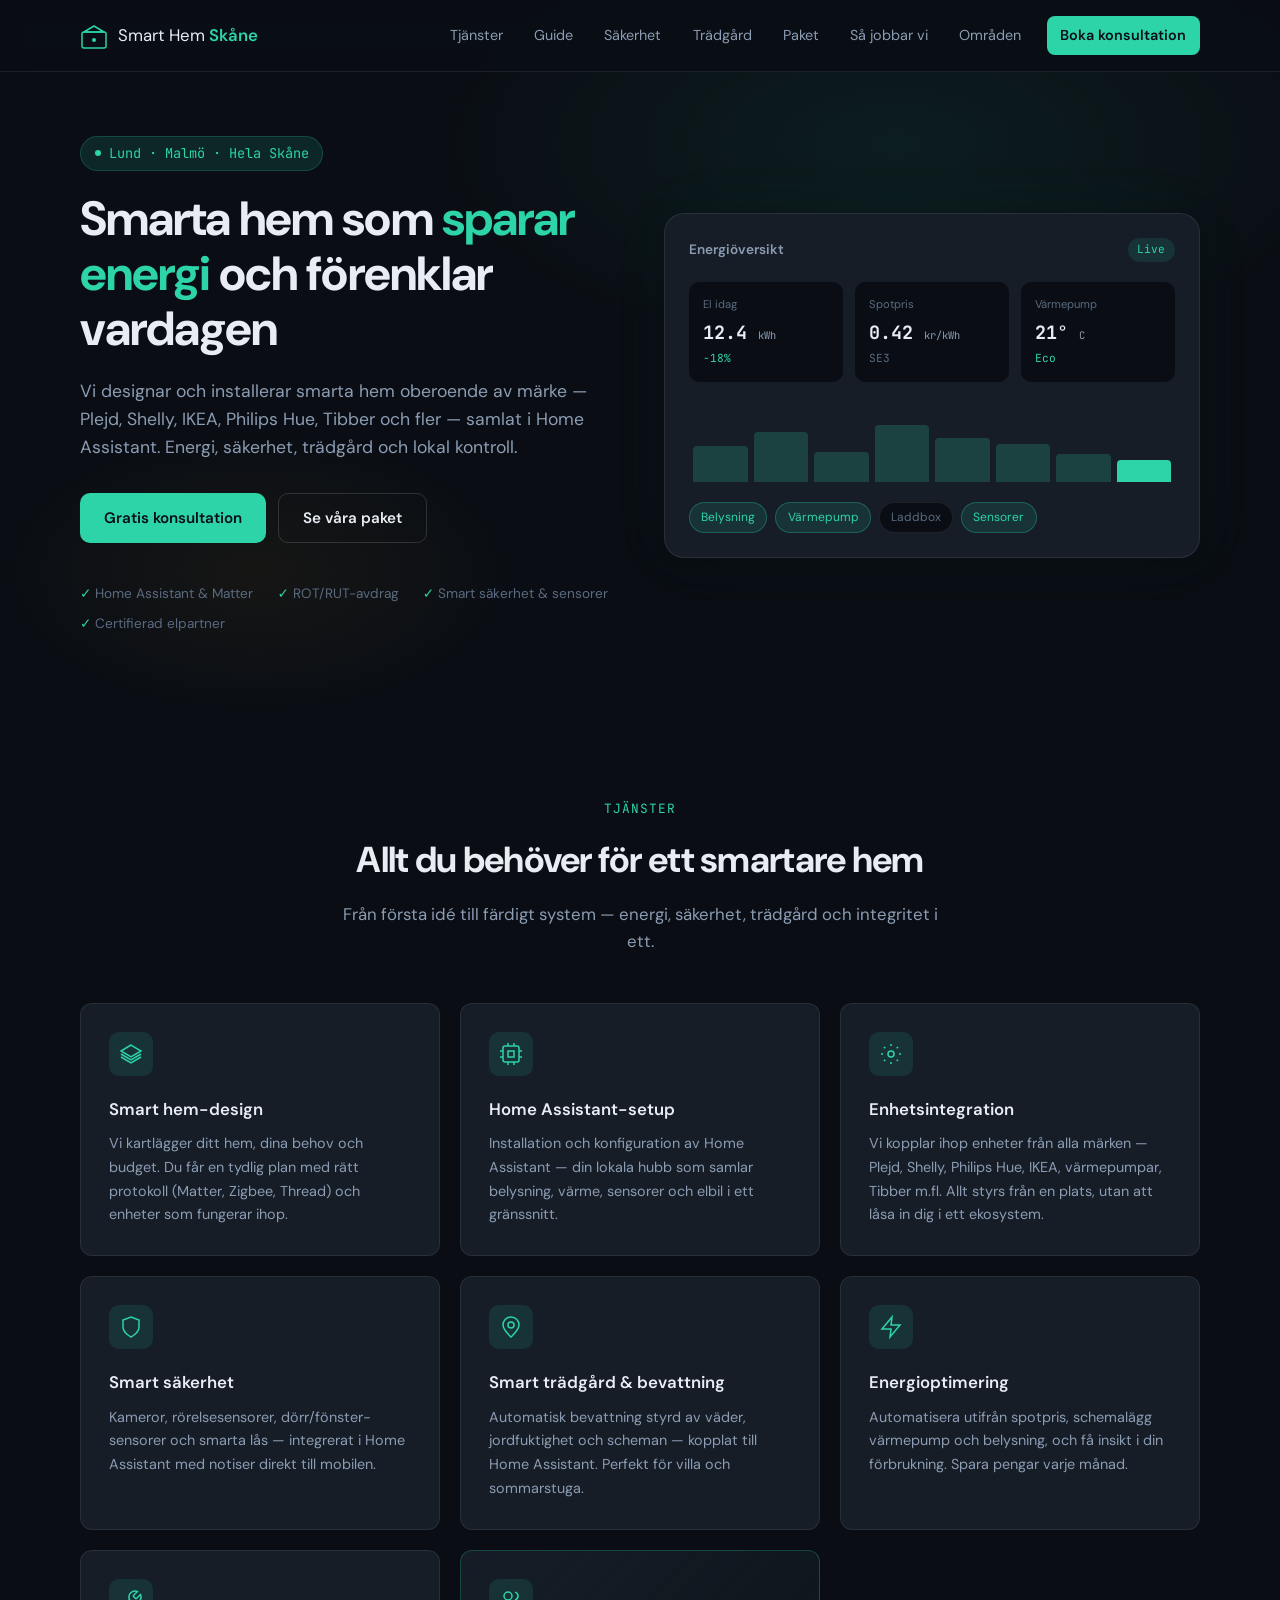
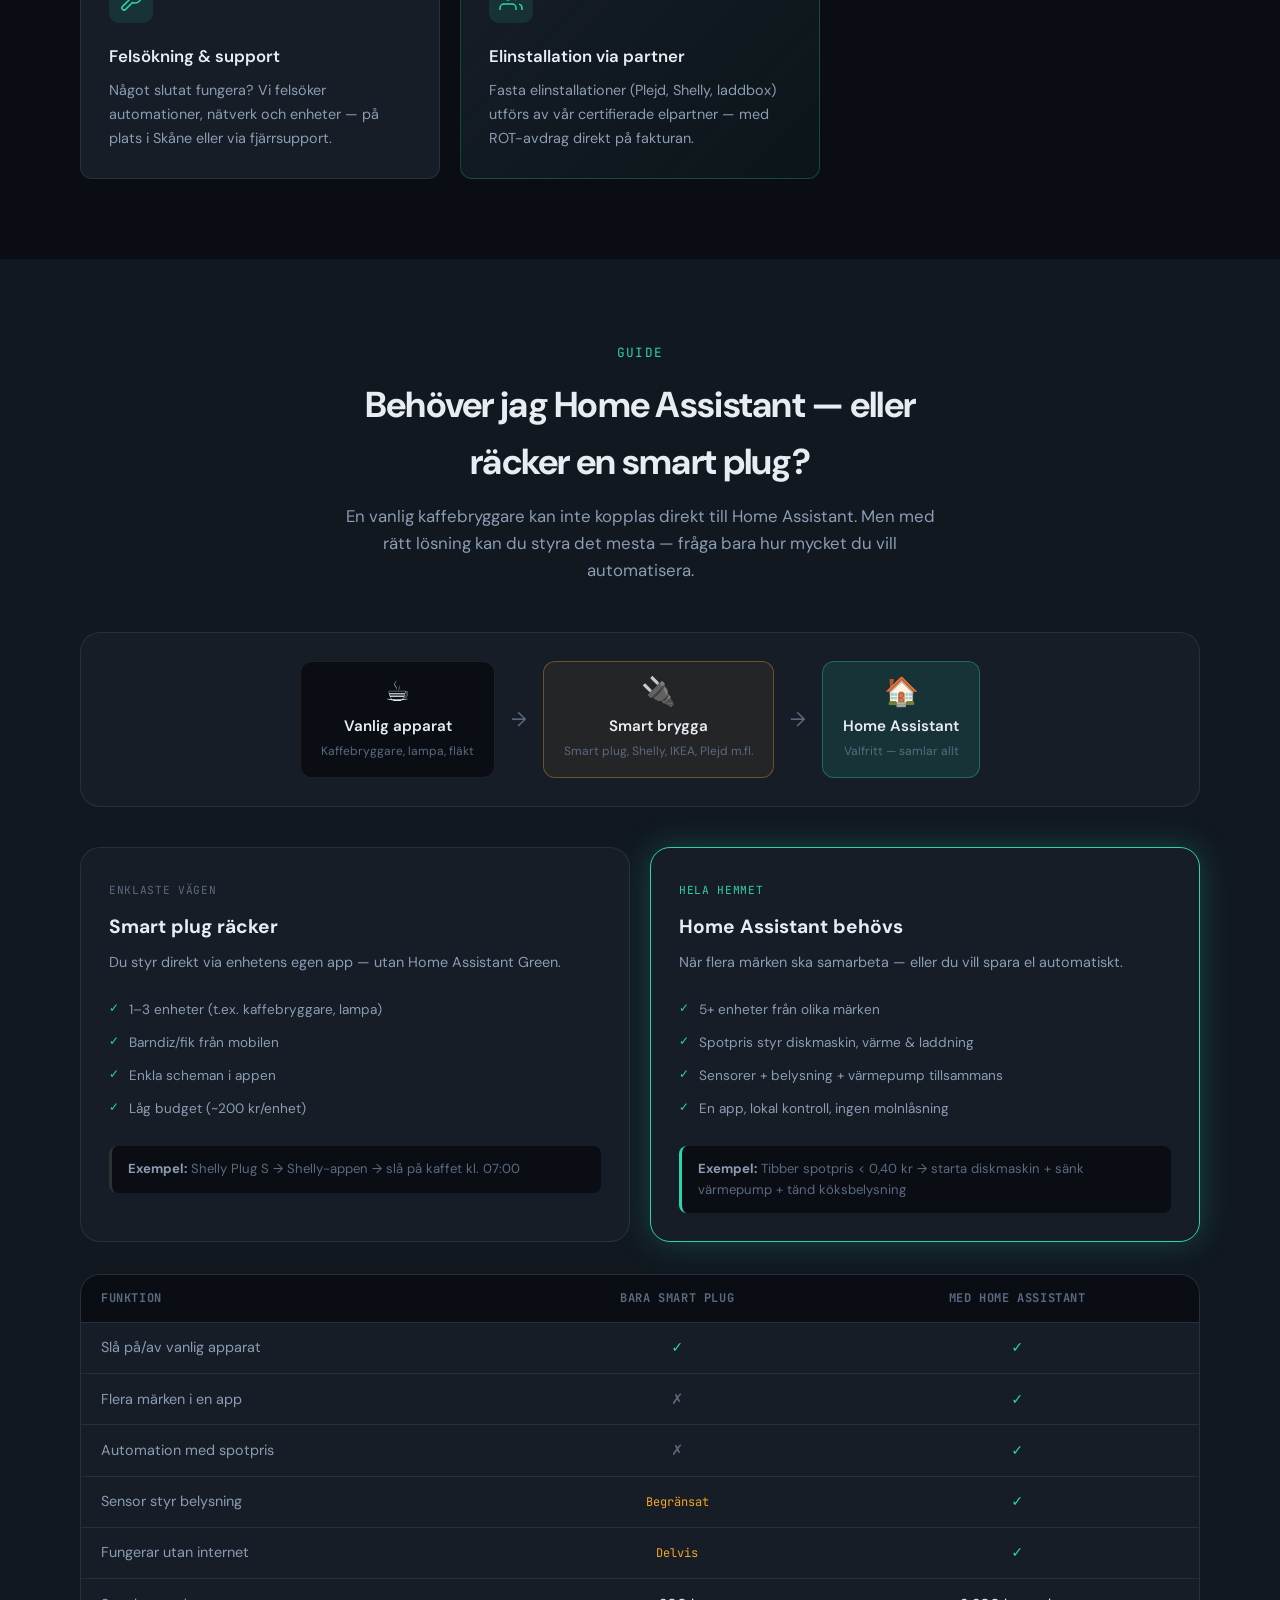
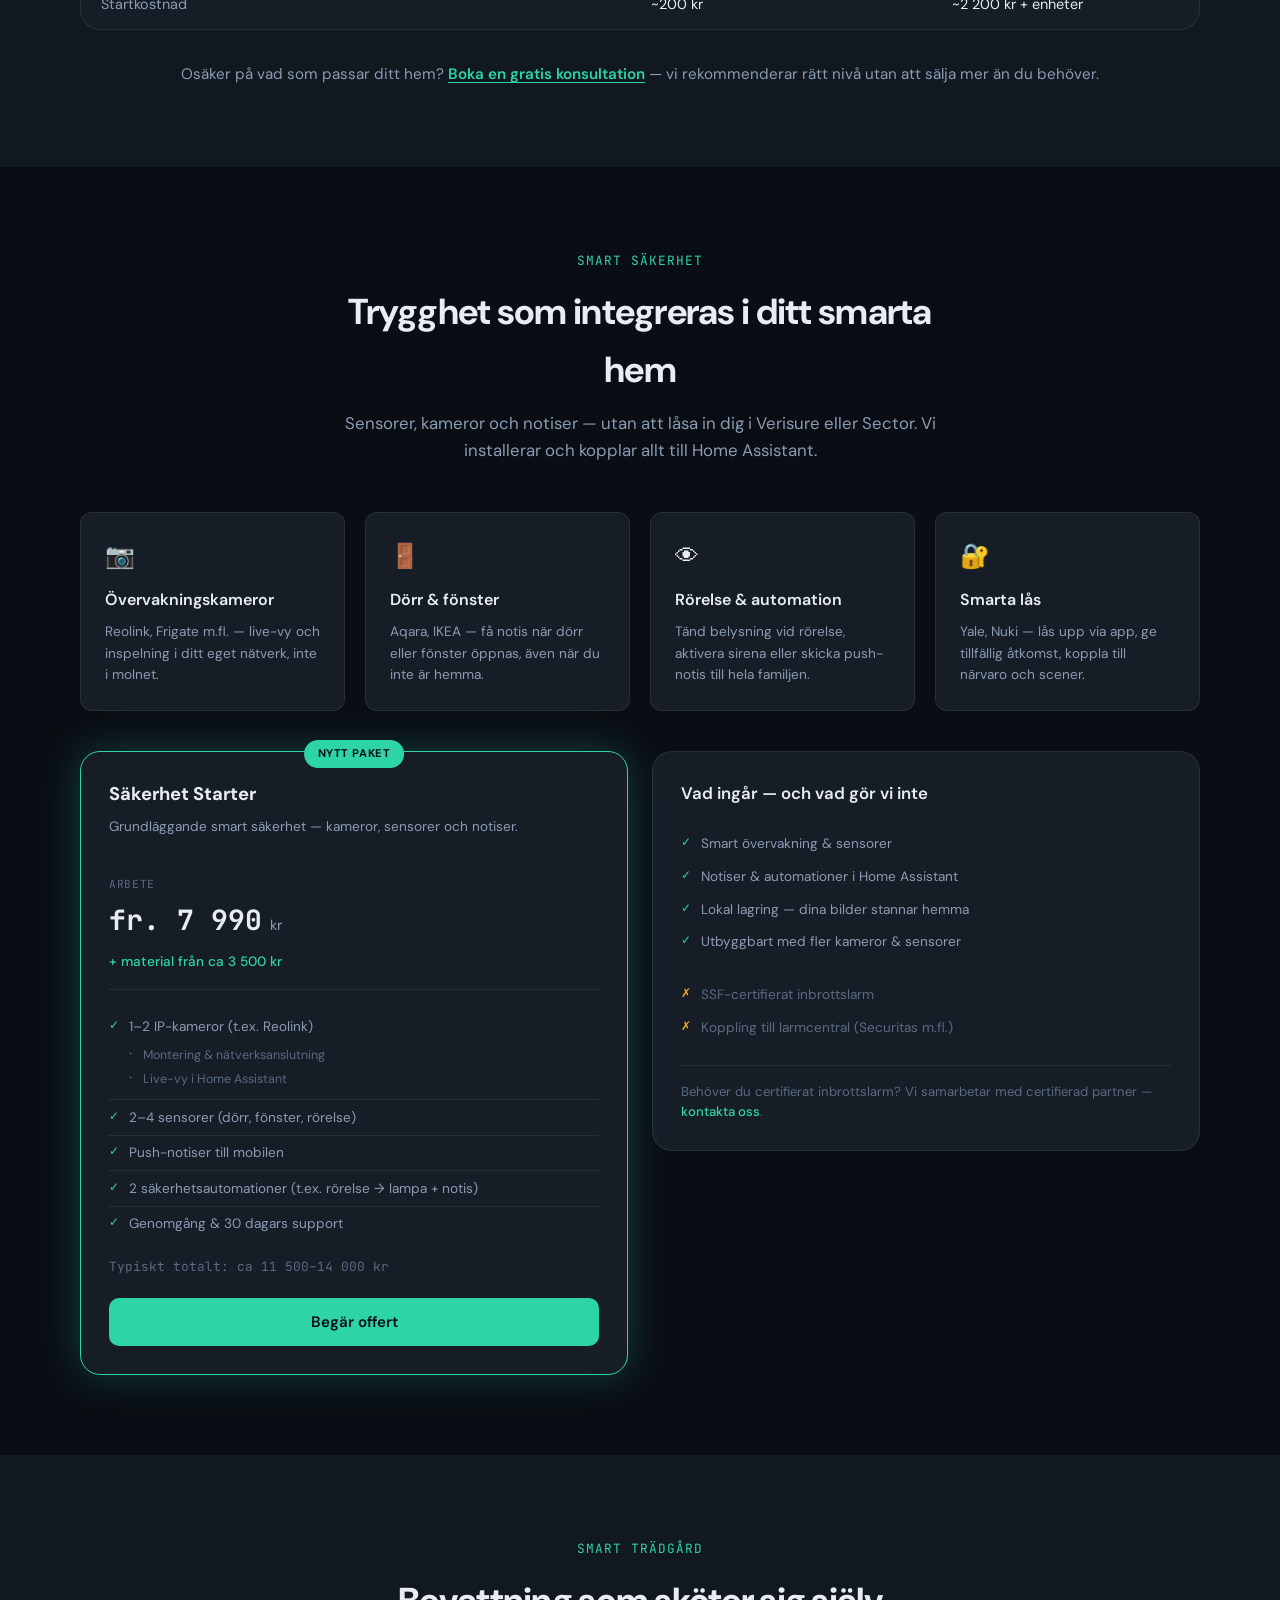
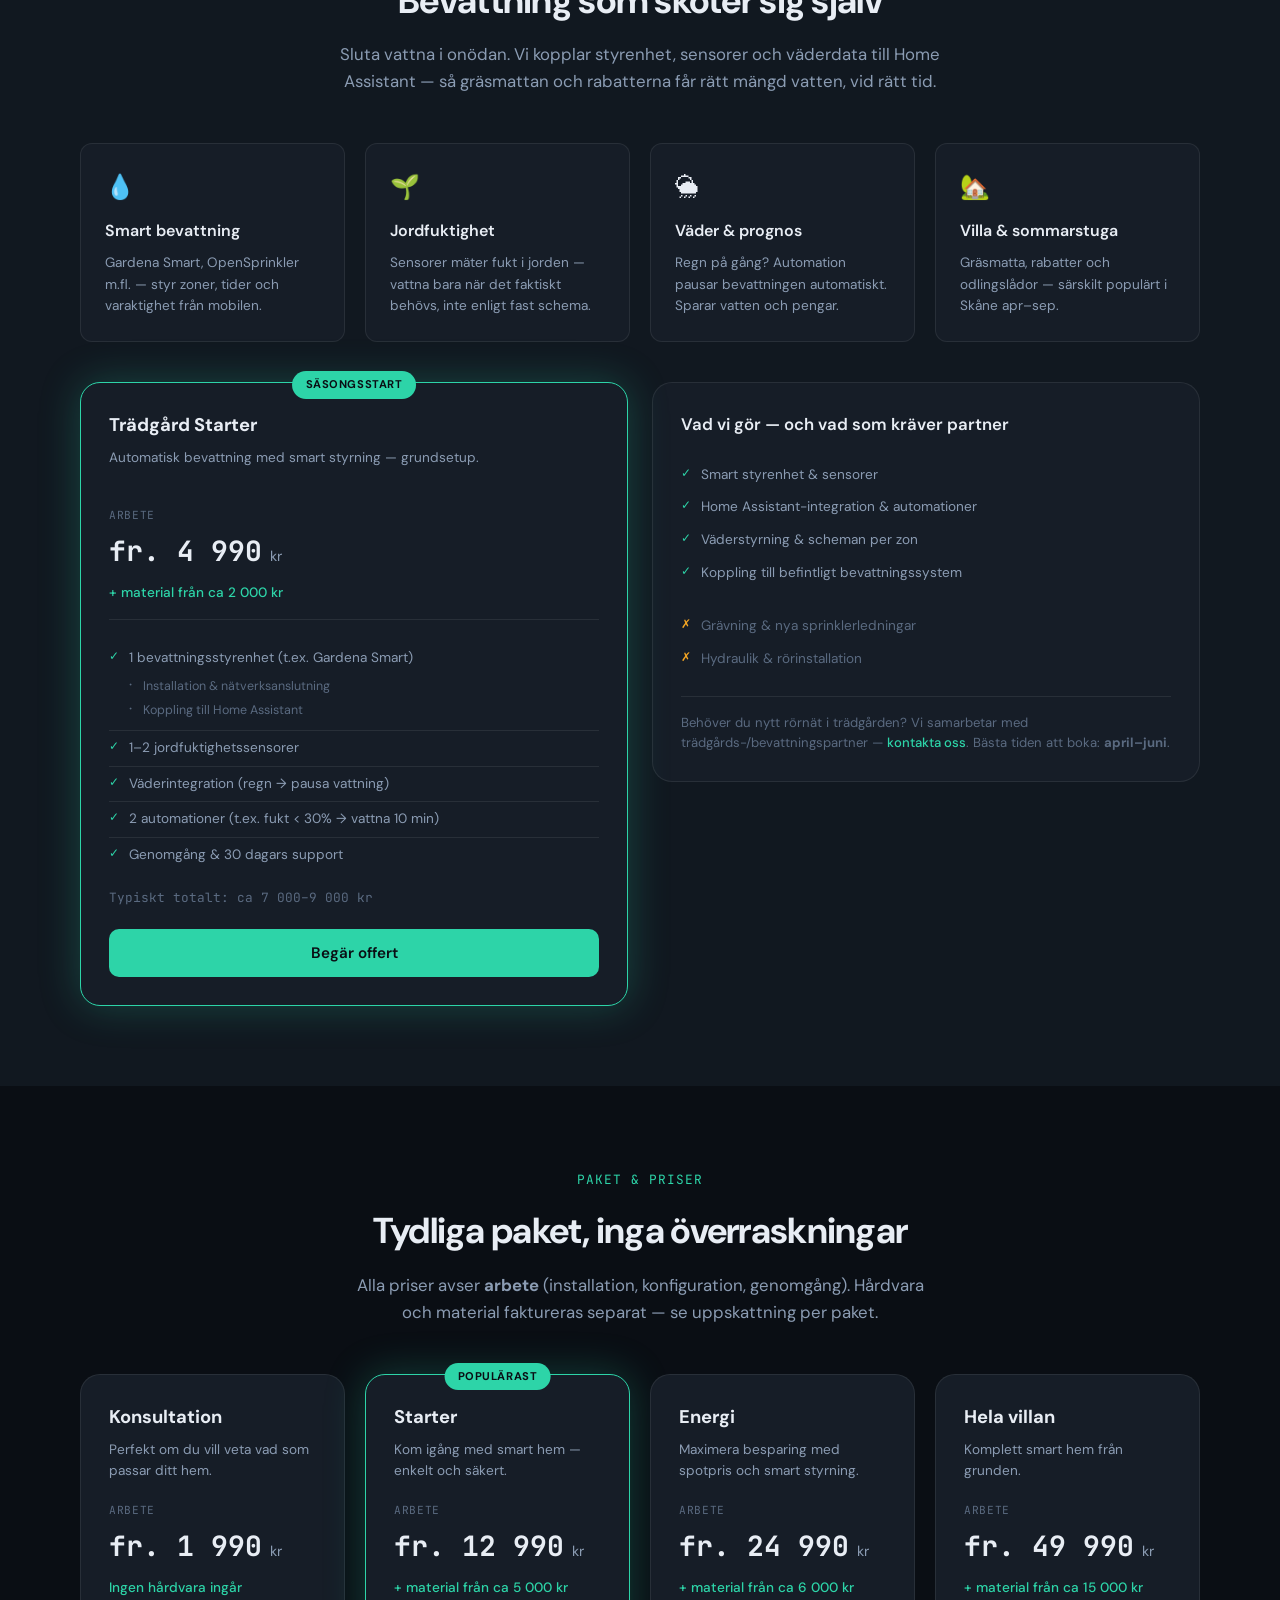
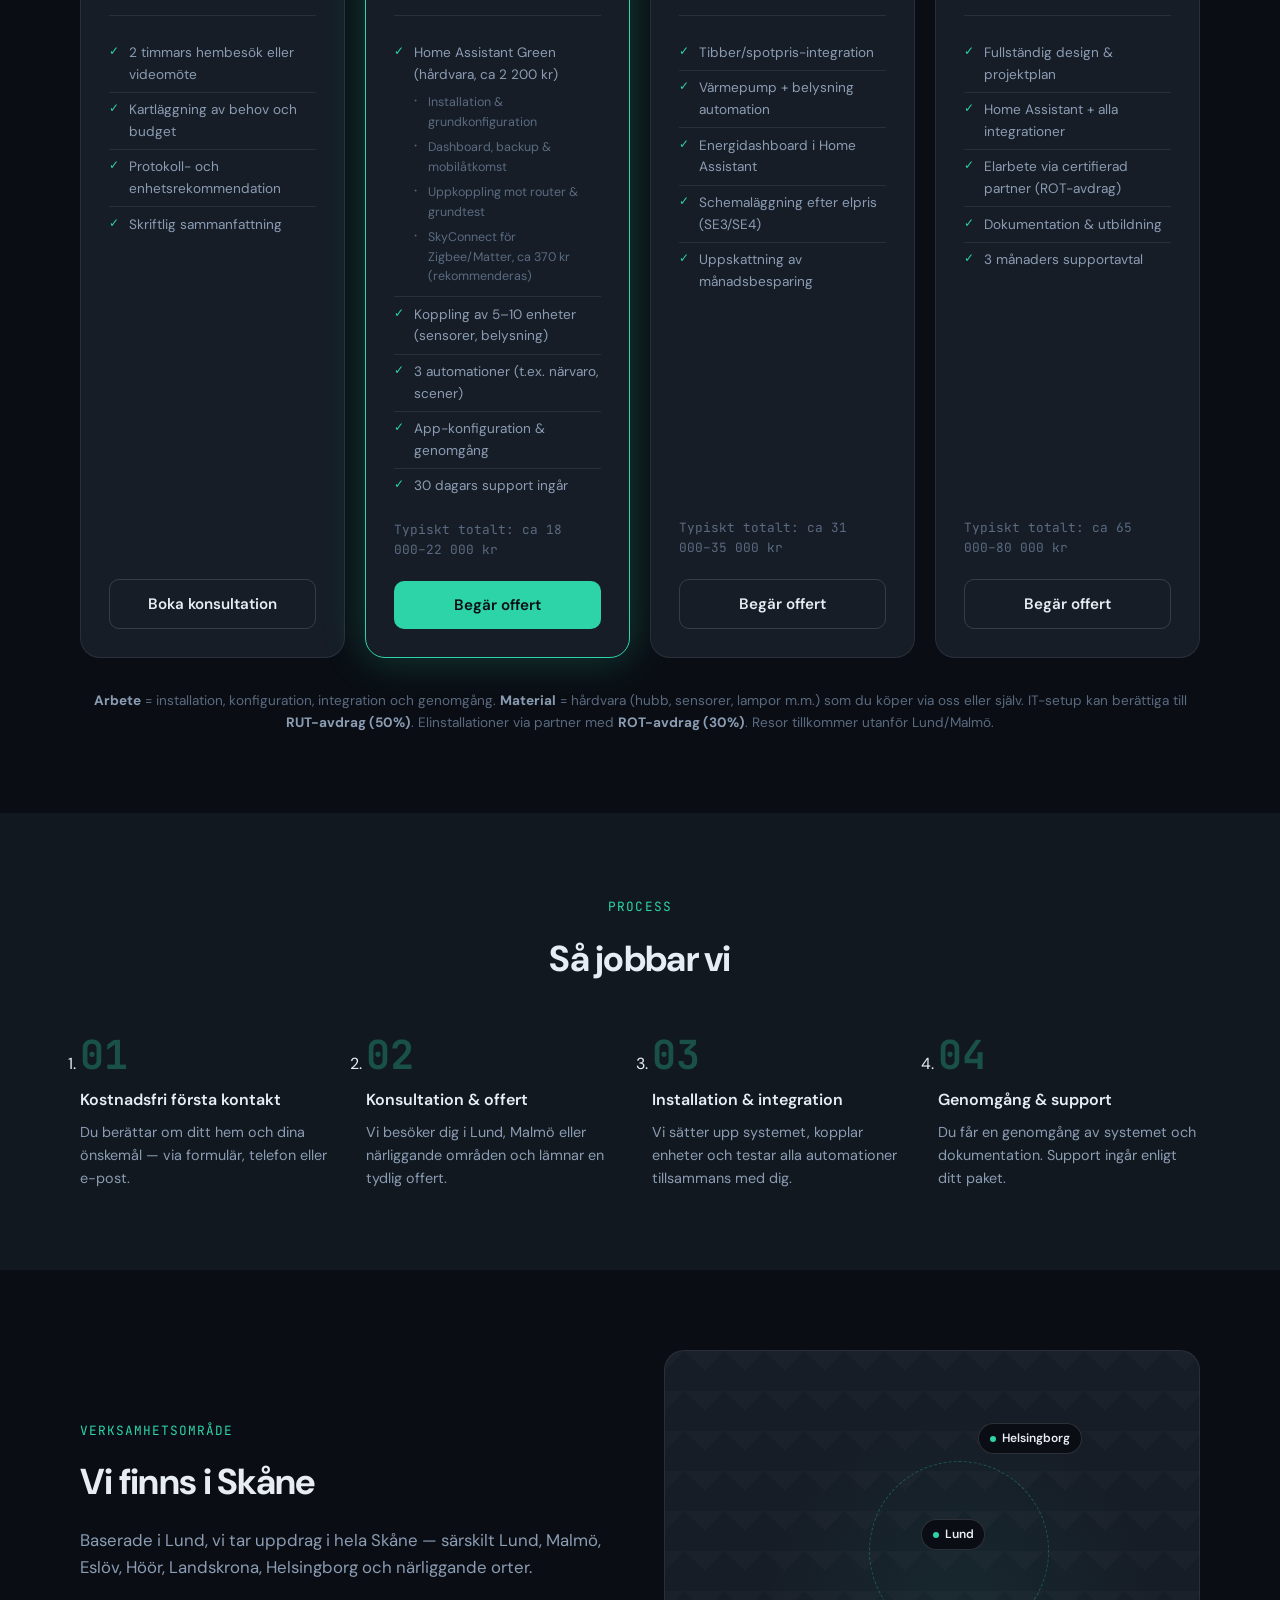
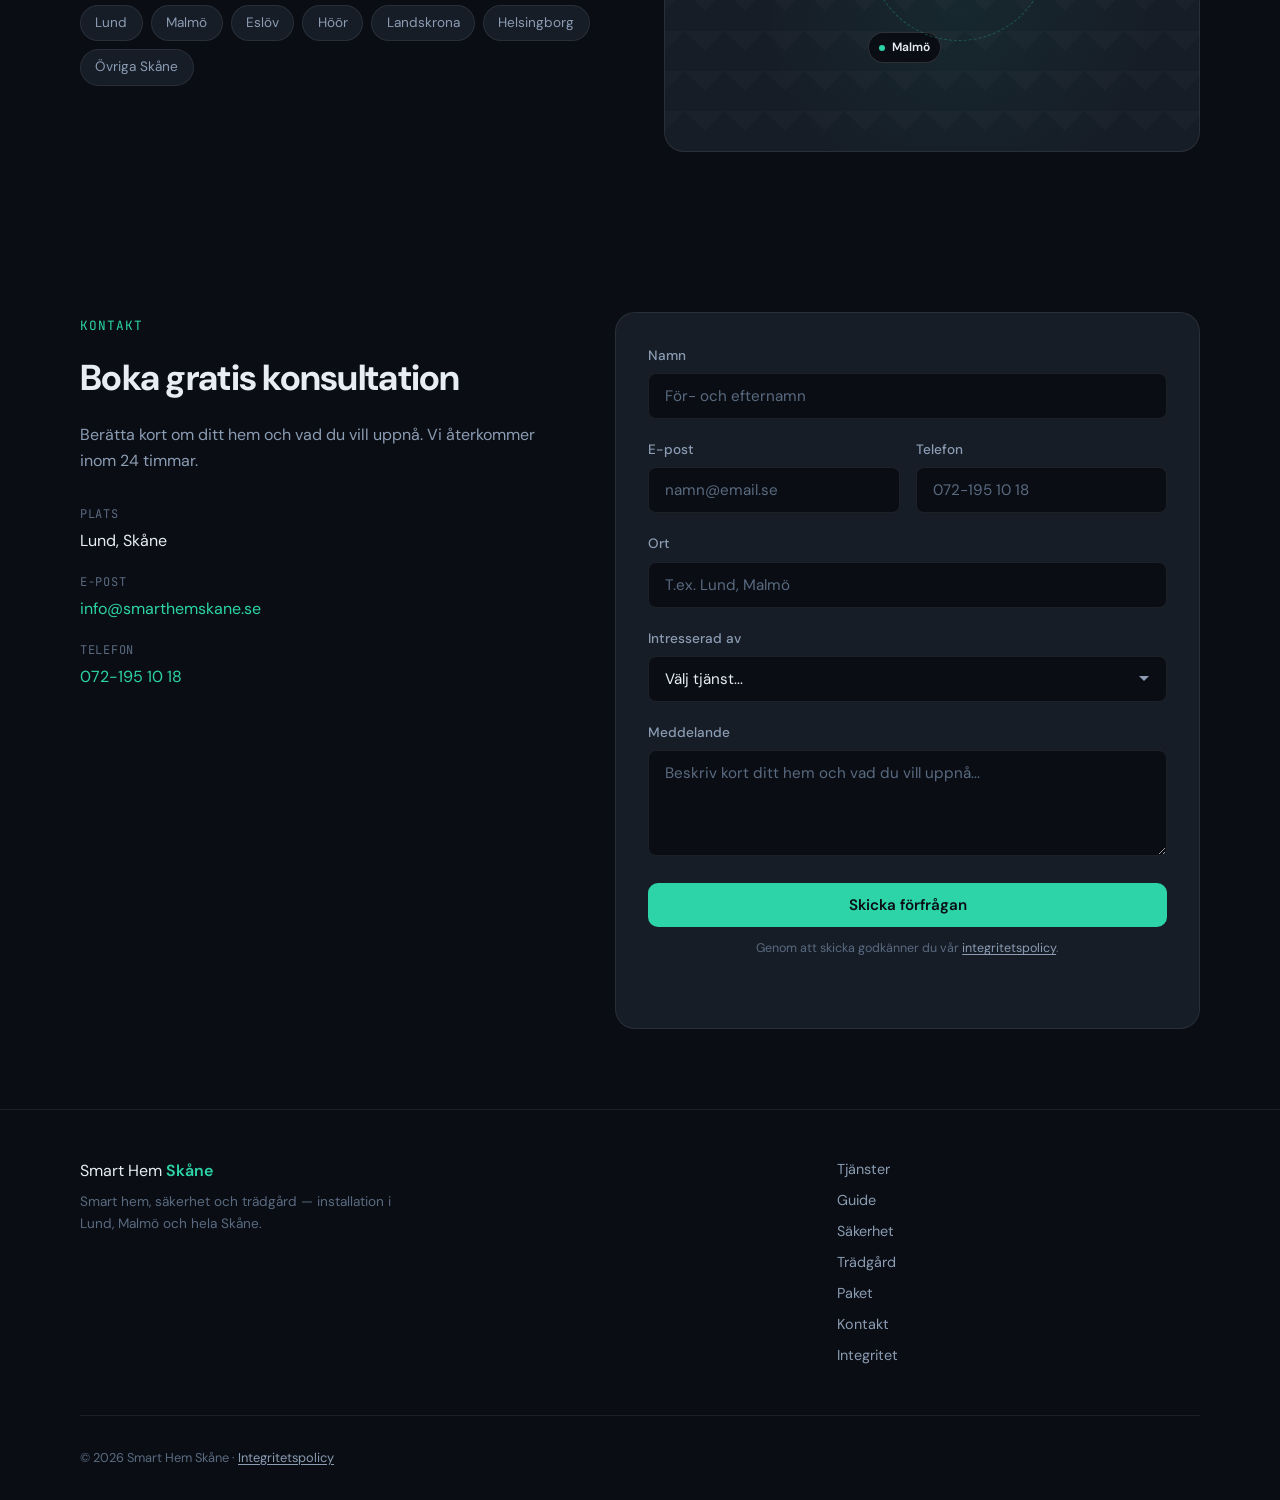
==== index.html @ e0abe8b3 "Add files via upload first version" ====
<!DOCTYPE html>
<html lang="sv">
<head>
  <meta charset="UTF-8">
  <meta name="viewport" content="width=device-width, initial-scale=1.0">
  <meta name="description" content="Smart hem, säkerhet och trädgård i Lund, Malmö och Skåne. Home Assistant, bevattning, kameror, energioptimering och installation.">
  <meta name="robots" content="index, follow">
  <link rel="canonical" href="https://smarthemskane.se/">
  <title>Smart Hem Skåne — Konsultation &amp; Installation</title>

  <!-- Open Graph -->
  <meta property="og:type" content="website">
  <meta property="og:locale" content="sv_SE">
  <meta property="og:site_name" content="Smart Hem Skåne">
  <meta property="og:title" content="Smart Hem Skåne — Konsultation &amp; Installation">
  <meta property="og:description" content="Smart hem, säkerhet och trädgård i Lund, Malmö och Skåne. Home Assistant, bevattning, kameror och energioptimering.">
  <meta property="og:url" content="https://smarthemskane.se/">
  <meta property="og:image" content="https://smarthemskane.se/favicon.svg">

  <!-- Twitter -->
  <meta name="twitter:card" content="summary">
  <meta name="twitter:title" content="Smart Hem Skåne — Konsultation &amp; Installation">
  <meta name="twitter:description" content="Smart hem, säkerhet och trädgård i Lund, Malmö och Skåne.">
  <meta name="twitter:image" content="https://smarthemskane.se/favicon.svg">

  <!-- Google Search Console: ersätt content-värdet efter verifiering -->
  <!-- <meta name="google-site-verification" content="DIN_KOD_HÄR"> -->

  <script type="application/ld+json">
  {
    "@context": "https://schema.org",
    "@type": "LocalBusiness",
    "name": "Smart Hem Skåne",
    "url": "https://smarthemskane.se",
    "email": "info@smarthemskane.se",
    "telephone": "+46721951018",
    "image": "https://smarthemskane.se/favicon.svg",
    "description": "Smart hem-konsultation och installation i Lund, Malmö och Skåne. Home Assistant, energioptimering, smart säkerhet och trädgårdsbevattning.",
    "address": {
      "@type": "PostalAddress",
      "addressLocality": "Lund",
      "addressRegion": "Skåne",
      "addressCountry": "SE"
    },
    "areaServed": [
      { "@type": "City", "name": "Lund" },
      { "@type": "City", "name": "Malmö" },
      { "@type": "AdministrativeArea", "name": "Skåne" }
    ],
    "priceRange": "$$",
    "openingHoursSpecification": {
      "@type": "OpeningHoursSpecification",
      "dayOfWeek": ["Monday", "Tuesday", "Wednesday", "Thursday", "Friday"],
      "opens": "08:00",
      "closes": "18:00"
    },
    "sameAs": []
  }
  </script>

  <link rel="preconnect" href="https://fonts.googleapis.com">
  <link rel="preconnect" href="https://fonts.gstatic.com" crossorigin>
  <link href="https://fonts.googleapis.com/css2?family=DM+Sans:ital,opsz,wght@0,9..40,400;0,9..40,500;0,9..40,600;0,9..40,700;1,9..40,400&family=JetBrains+Mono:wght@400;500&display=swap" rel="stylesheet">
  <link rel="icon" type="image/svg+xml" href="favicon.svg">
  <link rel="stylesheet" href="css/styles.css">
</head>
<body>
  <header class="header" id="header">
    <div class="container header__inner">
      <a href="#" class="logo">
        <span class="logo__icon" aria-hidden="true">
          <svg width="28" height="28" viewBox="0 0 28 28" fill="none">
            <rect x="2" y="10" width="24" height="16" rx="2" stroke="currentColor" stroke-width="1.5"/>
            <path d="M14 4L4 10h20L14 4z" stroke="currentColor" stroke-width="1.5" stroke-linejoin="round"/>
            <circle cx="14" cy="18" r="2" fill="currentColor"/>
          </svg>
        </span>
        <span class="logo__text">Smart Hem <strong>Skåne</strong></span>
      </a>

      <nav class="nav" id="nav" aria-label="Huvudnavigation">
        <a href="#tjanster" class="nav__link">Tjänster</a>
        <a href="#guide" class="nav__link">Guide</a>
        <a href="#sakerhet" class="nav__link">Säkerhet</a>
        <a href="#tradgard" class="nav__link">Trädgård</a>
        <a href="#paket" class="nav__link">Paket</a>
        <a href="#process" class="nav__link">Så jobbar vi</a>
        <a href="#omraden" class="nav__link">Områden</a>
        <a href="#kontakt" class="nav__link nav__link--cta">Boka konsultation</a>
      </nav>

      <button class="menu-toggle" id="menuToggle" aria-label="Öppna meny" aria-expanded="false" aria-controls="nav">
        <span></span>
        <span></span>
        <span></span>
      </button>
    </div>
  </header>

  <main>
    <section class="hero">
      <div class="hero__bg" aria-hidden="true"></div>
      <div class="container hero__inner">
        <div class="hero__content">
          <p class="hero__badge">
            <span class="hero__badge-dot"></span>
            Lund · Malmö · Hela Skåne
          </p>
          <h1 class="hero__title">
            Smarta hem som <em>sparar energi</em> och förenklar vardagen
          </h1>
          <p class="hero__desc">
            Vi designar och installerar smarta hem oberoende av märke — Plejd, Shelly, IKEA, Philips Hue, Tibber och fler — samlat i Home Assistant. Energi, säkerhet, trädgård och lokal kontroll.
          </p>
          <div class="hero__actions">
            <a href="#kontakt" class="btn btn--primary">Gratis konsultation</a>
            <a href="#paket" class="btn btn--ghost">Se våra paket</a>
          </div>
          <ul class="hero__trust">
            <li>Home Assistant &amp; Matter</li>
            <li>ROT/RUT-avdrag</li>
            <li>Smart säkerhet &amp; sensorer</li>
            <li>Certifierad elpartner</li>
          </ul>
        </div>

        <div class="hero__visual" aria-hidden="true">
          <div class="dashboard">
            <div class="dashboard__header">
              <span class="dashboard__title">Energiöversikt</span>
              <span class="dashboard__live">Live</span>
            </div>
            <div class="dashboard__stats">
              <div class="stat">
                <span class="stat__label">El idag</span>
                <span class="stat__value">12.4 <small>kWh</small></span>
                <span class="stat__change stat__change--down">−18%</span>
              </div>
              <div class="stat">
                <span class="stat__label">Spotpris</span>
                <span class="stat__value">0.42 <small>kr/kWh</small></span>
                <span class="stat__change stat__change--neutral">SE3</span>
              </div>
              <div class="stat">
                <span class="stat__label">Värmepump</span>
                <span class="stat__value">21° <small>C</small></span>
                <span class="stat__change stat__change--down">Eco</span>
              </div>
            </div>
            <div class="dashboard__chart">
              <div class="bar" style="--h: 45%"></div>
              <div class="bar" style="--h: 62%"></div>
              <div class="bar" style="--h: 38%"></div>
              <div class="bar" style="--h: 71%"></div>
              <div class="bar" style="--h: 55%"></div>
              <div class="bar" style="--h: 48%"></div>
              <div class="bar" style="--h: 35%"></div>
              <div class="bar bar--active" style="--h: 28%"></div>
            </div>
            <div class="dashboard__devices">
              <span class="device device--on">Belysning</span>
              <span class="device device--on">Värmepump</span>
              <span class="device">Laddbox</span>
              <span class="device device--on">Sensorer</span>
            </div>
          </div>
        </div>
      </div>
    </section>

    <section class="section" id="tjanster">
      <div class="container">
        <header class="section__header">
          <span class="section__label">Tjänster</span>
          <h2 class="section__title">Allt du behöver för ett smartare hem</h2>
          <p class="section__desc">Från första idé till färdigt system — energi, säkerhet, trädgård och integritet i ett.</p>
        </header>

        <div class="services">
          <article class="service-card">
            <div class="service-card__icon">
              <svg width="24" height="24" viewBox="0 0 24 24" fill="none" stroke="currentColor" stroke-width="1.5"><path d="M12 3L2 9l10 6 10-6-10-6z"/><path d="M2 15l10 6 10-6M2 12l10 6 10-6"/></svg>
            </div>
            <h3 class="service-card__title">Smart hem-design</h3>
            <p class="service-card__text">Vi kartlägger ditt hem, dina behov och budget. Du får en tydlig plan med rätt protokoll (Matter, Zigbee, Thread) och enheter som fungerar ihop.</p>
          </article>

          <article class="service-card">
            <div class="service-card__icon">
              <svg width="24" height="24" viewBox="0 0 24 24" fill="none" stroke="currentColor" stroke-width="1.5"><rect x="4" y="4" width="16" height="16" rx="2"/><path d="M9 9h6v6H9z"/><path d="M9 1v3M15 1v3M9 20v3M15 20v3M20 9h3M20 15h3M1 9h3M1 15h3"/></svg>
            </div>
            <h3 class="service-card__title">Home Assistant-setup</h3>
            <p class="service-card__text">Installation och konfiguration av Home Assistant — din lokala hubb som samlar belysning, värme, sensorer och elbil i ett gränssnitt.</p>
          </article>

          <article class="service-card">
            <div class="service-card__icon">
              <svg width="24" height="24" viewBox="0 0 24 24" fill="none" stroke="currentColor" stroke-width="1.5"><circle cx="12" cy="12" r="3"/><path d="M12 2v2M12 20v2M4.93 4.93l1.41 1.41M17.66 17.66l1.41 1.41M2 12h2M20 12h2M4.93 19.07l1.41-1.41M17.66 6.34l1.41-1.41"/></svg>
            </div>
            <h3 class="service-card__title">Enhetsintegration</h3>
            <p class="service-card__text">Vi kopplar ihop enheter från alla märken — Plejd, Shelly, Philips Hue, IKEA, värmepumpar, Tibber m.fl. Allt styrs från en plats, utan att låsa in dig i ett ekosystem.</p>
          </article>

          <article class="service-card">
            <div class="service-card__icon">
              <svg width="24" height="24" viewBox="0 0 24 24" fill="none" stroke="currentColor" stroke-width="1.5"><path d="M12 22s8-4 8-10V5l-8-3-8 3v7c0 6 8 10 8 10z"/></svg>
            </div>
            <h3 class="service-card__title">Smart säkerhet</h3>
            <p class="service-card__text">Kameror, rörelsesensorer, dörr/fönster-sensorer och smarta lås — integrerat i Home Assistant med notiser direkt till mobilen.</p>
          </article>

          <article class="service-card">
            <div class="service-card__icon">
              <svg width="24" height="24" viewBox="0 0 24 24" fill="none" stroke="currentColor" stroke-width="1.5"><path d="M12 22c4-4 8-7.5 8-12a8 8 0 10-16 0c0 4.5 4 8 8 12z"/><path d="M12 13a3 3 0 100-6 3 3 0 000 6z"/></svg>
            </div>
            <h3 class="service-card__title">Smart trädgård &amp; bevattning</h3>
            <p class="service-card__text">Automatisk bevattning styrd av väder, jordfuktighet och scheman — kopplat till Home Assistant. Perfekt för villa och sommarstuga.</p>
          </article>

          <article class="service-card">
            <div class="service-card__icon">
              <svg width="24" height="24" viewBox="0 0 24 24" fill="none" stroke="currentColor" stroke-width="1.5"><path d="M13 2L3 14h9l-1 8 10-12h-9l1-8z"/></svg>
            </div>
            <h3 class="service-card__title">Energioptimering</h3>
            <p class="service-card__text">Automatisera utifrån spotpris, schemalägg värmepump och belysning, och få insikt i din förbrukning. Spara pengar varje månad.</p>
          </article>

          <article class="service-card">
            <div class="service-card__icon">
              <svg width="24" height="24" viewBox="0 0 24 24" fill="none" stroke="currentColor" stroke-width="1.5"><path d="M14.7 6.3a1 1 0 000 1.4l1.6 1.6a1 1 0 001.4 0l3.77-3.77a6 6 0 01-7.94 7.94l-6.91 6.91a2.12 2.12 0 01-3-3l6.91-6.91a6 6 0 017.94-7.94l-3.76 3.76z"/></svg>
            </div>
            <h3 class="service-card__title">Felsökning &amp; support</h3>
            <p class="service-card__text">Något slutat fungera? Vi felsöker automationer, nätverk och enheter — på plats i Skåne eller via fjärrsupport.</p>
          </article>

          <article class="service-card service-card--highlight">
            <div class="service-card__icon">
              <svg width="24" height="24" viewBox="0 0 24 24" fill="none" stroke="currentColor" stroke-width="1.5"><path d="M17 21v-2a4 4 0 00-4-4H5a4 4 0 00-4 4v2"/><circle cx="9" cy="7" r="4"/><path d="M23 21v-2a4 4 0 00-3-3.87M16 3.13a4 4 0 010 7.75"/></svg>
            </div>
            <h3 class="service-card__title">Elinstallation via partner</h3>
            <p class="service-card__text">Fasta elinstallationer (Plejd, Shelly, laddbox) utförs av vår certifierade elpartner — med ROT-avdrag direkt på fakturan.</p>
          </article>
        </div>
      </div>
    </section>

    <section class="section section--alt" id="guide">
      <div class="container">
        <header class="section__header">
          <span class="section__label">Guide</span>
          <h2 class="section__title">Behöver jag Home Assistant — eller räcker en smart plug?</h2>
          <p class="section__desc">En vanlig kaffebryggare kan inte kopplas direkt till Home Assistant. Men med rätt lösning kan du styra det mesta — fråga bara hur mycket du vill automatisera.</p>
        </header>

        <div class="guide-flow" aria-label="Så kopplas en enkel apparat till smart styrning">
          <div class="guide-flow__step">
            <span class="guide-flow__icon">☕</span>
            <span class="guide-flow__label">Vanlig apparat</span>
            <span class="guide-flow__hint">Kaffebryggare, lampa, fläkt</span>
          </div>
          <span class="guide-flow__arrow" aria-hidden="true">→</span>
          <div class="guide-flow__step guide-flow__step--bridge">
            <span class="guide-flow__icon">🔌</span>
            <span class="guide-flow__label">Smart brygga</span>
            <span class="guide-flow__hint">Smart plug, Shelly, IKEA, Plejd m.fl.</span>
          </div>
          <span class="guide-flow__arrow" aria-hidden="true">→</span>
          <div class="guide-flow__step guide-flow__step--optional">
            <span class="guide-flow__icon">🏠</span>
            <span class="guide-flow__label">Home Assistant</span>
            <span class="guide-flow__hint">Valfritt — samlar allt</span>
          </div>
        </div>

        <div class="guide-compare">
          <article class="guide-card">
            <span class="guide-card__tag">Enklaste vägen</span>
            <h3 class="guide-card__title">Smart plug räcker</h3>
            <p class="guide-card__intro">Du styr direkt via enhetens egen app — utan Home Assistant Green.</p>
            <ul class="guide-card__list">
              <li>1–3 enheter (t.ex. kaffebryggare, lampa)</li>
              <li>Barndiz/fik från mobilen</li>
              <li>Enkla scheman i appen</li>
              <li>Låg budget (~200 kr/enhet)</li>
            </ul>
            <p class="guide-card__example"><strong>Exempel:</strong> Shelly Plug S → Shelly-appen → slå på kaffet kl. 07:00</p>
          </article>

          <article class="guide-card guide-card--featured">
            <span class="guide-card__tag">Hela hemmet</span>
            <h3 class="guide-card__title">Home Assistant behövs</h3>
            <p class="guide-card__intro">När flera märken ska samarbeta — eller du vill spara el automatiskt.</p>
            <ul class="guide-card__list">
              <li>5+ enheter från olika märken</li>
              <li>Spotpris styr diskmaskin, värme &amp; laddning</li>
              <li>Sensorer + belysning + värmepump tillsammans</li>
              <li>En app, lokal kontroll, ingen molnlåsning</li>
            </ul>
            <p class="guide-card__example"><strong>Exempel:</strong> Tibber spotpris &lt; 0,40 kr → starta diskmaskin + sänk värmepump + tänd köksbelysning</p>
          </article>
        </div>

        <div class="guide-table-wrap">
          <table class="guide-table">
            <thead>
              <tr>
                <th scope="col">Funktion</th>
                <th scope="col">Bara smart plug</th>
                <th scope="col">Med Home Assistant</th>
              </tr>
            </thead>
            <tbody>
              <tr>
                <td>Slå på/av vanlig apparat</td>
                <td><span class="guide-yes">✓</span></td>
                <td><span class="guide-yes">✓</span></td>
              </tr>
              <tr>
                <td>Flera märken i en app</td>
                <td><span class="guide-no">✗</span></td>
                <td><span class="guide-yes">✓</span></td>
              </tr>
              <tr>
                <td>Automation med spotpris</td>
                <td><span class="guide-no">✗</span></td>
                <td><span class="guide-yes">✓</span></td>
              </tr>
              <tr>
                <td>Sensor styr belysning</td>
                <td><span class="guide-limited">Begränsat</span></td>
                <td><span class="guide-yes">✓</span></td>
              </tr>
              <tr>
                <td>Fungerar utan internet</td>
                <td><span class="guide-limited">Delvis</span></td>
                <td><span class="guide-yes">✓</span></td>
              </tr>
              <tr>
                <td>Startkostnad</td>
                <td>~200 kr</td>
                <td>~2 200 kr + enheter</td>
              </tr>
            </tbody>
          </table>
        </div>

        <p class="guide-cta">
          Osäker på vad som passar ditt hem? <a href="#kontakt">Boka en gratis konsultation</a> — vi rekommenderar rätt nivå utan att sälja mer än du behöver.
        </p>
      </div>
    </section>

    <section class="section" id="sakerhet">
      <div class="container">
        <header class="section__header">
          <span class="section__label">Smart säkerhet</span>
          <h2 class="section__title">Trygghet som integreras i ditt smarta hem</h2>
          <p class="section__desc">Sensorer, kameror och notiser — utan att låsa in dig i Verisure eller Sector. Vi installerar och kopplar allt till Home Assistant.</p>
        </header>

        <div class="security-grid">
          <article class="security-item">
            <span class="security-item__icon" aria-hidden="true">📷</span>
            <h3>Övervakningskameror</h3>
            <p>Reolink, Frigate m.fl. — live-vy och inspelning i ditt eget nätverk, inte i molnet.</p>
          </article>
          <article class="security-item">
            <span class="security-item__icon" aria-hidden="true">🚪</span>
            <h3>Dörr &amp; fönster</h3>
            <p>Aqara, IKEA — få notis när dörr eller fönster öppnas, även när du inte är hemma.</p>
          </article>
          <article class="security-item">
            <span class="security-item__icon" aria-hidden="true">👁</span>
            <h3>Rörelse &amp; automation</h3>
            <p>Tänd belysning vid rörelse, aktivera sirena eller skicka push-notis till hela familjen.</p>
          </article>
          <article class="security-item">
            <span class="security-item__icon" aria-hidden="true">🔐</span>
            <h3>Smarta lås</h3>
            <p>Yale, Nuki — lås upp via app, ge tillfällig åtkomst, koppla till närvaro och scener.</p>
          </article>
        </div>

        <div class="security-package">
          <article class="price-card price-card--featured">
            <span class="price-card__badge">Nytt paket</span>
            <h3 class="price-card__name">Säkerhet Starter</h3>
            <p class="price-card__desc">Grundläggande smart säkerhet — kameror, sensorer och notiser.</p>
            <div class="price-card__price">
              <span class="price-card__label">Arbete</span>
              <span class="price-card__amount">fr. 7 990</span>
              <span class="price-card__unit">kr</span>
            </div>
            <p class="price-card__material">+ material från ca 3 500 kr</p>
            <ul class="price-card__features">
              <li>1–2 IP-kameror (t.ex. Reolink)
                <ul>
                  <li>Montering &amp; nätverksanslutning</li>
                  <li>Live-vy i Home Assistant</li>
                </ul>
              </li>
              <li>2–4 sensorer (dörr, fönster, rörelse)</li>
              <li>Push-notiser till mobilen</li>
              <li>2 säkerhetsautomationer (t.ex. rörelse → lampa + notis)</li>
              <li>Genomgång &amp; 30 dagars support</li>
            </ul>
            <p class="price-card__total">Typiskt totalt: ca 11 500–14 000 kr</p>
            <a href="#kontakt" class="btn btn--primary btn--block">Begär offert</a>
          </article>

          <div class="security-aside">
            <h3>Vad ingår — och vad gör vi inte</h3>
            <ul class="security-aside__list security-aside__list--yes">
              <li>Smart övervakning &amp; sensorer</li>
              <li>Notiser &amp; automationer i Home Assistant</li>
              <li>Lokal lagring — dina bilder stannar hemma</li>
              <li>Utbyggbart med fler kameror &amp; sensorer</li>
            </ul>
            <ul class="security-aside__list security-aside__list--no">
              <li>SSF-certifierat inbrottslarm</li>
              <li>Koppling till larmcentral (Securitas m.fl.)</li>
            </ul>
            <p class="security-aside__note">Behöver du certifierat inbrottslarm? Vi samarbetar med certifierad partner — <a href="#kontakt">kontakta oss</a>.</p>
          </div>
        </div>
      </div>
    </section>

    <section class="section section--alt" id="tradgard">
      <div class="container">
        <header class="section__header">
          <span class="section__label">Smart trädgård</span>
          <h2 class="section__title">Bevattning som sköter sig själv</h2>
          <p class="section__desc">Sluta vattna i onödan. Vi kopplar styrenhet, sensorer och väderdata till Home Assistant — så gräsmattan och rabatterna får rätt mängd vatten, vid rätt tid.</p>
        </header>

        <div class="security-grid">
          <article class="security-item">
            <span class="security-item__icon" aria-hidden="true">💧</span>
            <h3>Smart bevattning</h3>
            <p>Gardena Smart, OpenSprinkler m.fl. — styr zoner, tider och varaktighet från mobilen.</p>
          </article>
          <article class="security-item">
            <span class="security-item__icon" aria-hidden="true">🌱</span>
            <h3>Jordfuktighet</h3>
            <p>Sensorer mäter fukt i jorden — vattna bara när det faktiskt behövs, inte enligt fast schema.</p>
          </article>
          <article class="security-item">
            <span class="security-item__icon" aria-hidden="true">🌦</span>
            <h3>Väder &amp; prognos</h3>
            <p>Regn på gång? Automation pausar bevattningen automatiskt. Sparar vatten och pengar.</p>
          </article>
          <article class="security-item">
            <span class="security-item__icon" aria-hidden="true">🏡</span>
            <h3>Villa &amp; sommarstuga</h3>
            <p>Gräsmatta, rabatter och odlingslådor — särskilt populärt i Skåne apr–sep.</p>
          </article>
        </div>

        <div class="security-package">
          <article class="price-card price-card--featured">
            <span class="price-card__badge">Säsongsstart</span>
            <h3 class="price-card__name">Trädgård Starter</h3>
            <p class="price-card__desc">Automatisk bevattning med smart styrning — grundsetup.</p>
            <div class="price-card__price">
              <span class="price-card__label">Arbete</span>
              <span class="price-card__amount">fr. 4 990</span>
              <span class="price-card__unit">kr</span>
            </div>
            <p class="price-card__material">+ material från ca 2 000 kr</p>
            <ul class="price-card__features">
              <li>1 bevattningsstyrenhet (t.ex. Gardena Smart)
                <ul>
                  <li>Installation &amp; nätverksanslutning</li>
                  <li>Koppling till Home Assistant</li>
                </ul>
              </li>
              <li>1–2 jordfuktighetssensorer</li>
              <li>Väderintegration (regn → pausa vattning)</li>
              <li>2 automationer (t.ex. fukt &lt; 30% → vattna 10 min)</li>
              <li>Genomgång &amp; 30 dagars support</li>
            </ul>
            <p class="price-card__total">Typiskt totalt: ca 7 000–9 000 kr</p>
            <a href="#kontakt" class="btn btn--primary btn--block">Begär offert</a>
          </article>

          <div class="security-aside">
            <h3>Vad vi gör — och vad som kräver partner</h3>
            <ul class="security-aside__list security-aside__list--yes">
              <li>Smart styrenhet &amp; sensorer</li>
              <li>Home Assistant-integration &amp; automationer</li>
              <li>Väderstyrning &amp; scheman per zon</li>
              <li>Koppling till befintligt bevattningssystem</li>
            </ul>
            <ul class="security-aside__list security-aside__list--no">
              <li>Grävning &amp; nya sprinklerledningar</li>
              <li>Hydraulik &amp; rörinstallation</li>
            </ul>
            <p class="security-aside__note">Behöver du nytt rörnät i trädgården? Vi samarbetar med trädgårds-/bevattningspartner — <a href="#kontakt">kontakta oss</a>. Bästa tiden att boka: <strong>april–juni</strong>.</p>
          </div>
        </div>
      </div>
    </section>

    <section class="section" id="paket">
      <div class="container">
        <header class="section__header">
          <span class="section__label">Paket &amp; priser</span>
          <h2 class="section__title">Tydliga paket, inga överraskningar</h2>
          <p class="section__desc">Alla priser avser <strong>arbete</strong> (installation, konfiguration, genomgång). Hårdvara och material faktureras separat — se uppskattning per paket.</p>
        </header>

        <div class="pricing">
          <article class="price-card">
            <h3 class="price-card__name">Konsultation</h3>
            <p class="price-card__desc">Perfekt om du vill veta vad som passar ditt hem.</p>
            <div class="price-card__price">
              <span class="price-card__label">Arbete</span>
              <span class="price-card__amount">fr. 1 990</span>
              <span class="price-card__unit">kr</span>
            </div>
            <p class="price-card__material">Ingen hårdvara ingår</p>
            <ul class="price-card__features">
              <li>2 timmars hembesök eller videomöte</li>
              <li>Kartläggning av behov och budget</li>
              <li>Protokoll- och enhetsrekommendation</li>
              <li>Skriftlig sammanfattning</li>
            </ul>
            <a href="#kontakt" class="btn btn--outline btn--block">Boka konsultation</a>
          </article>

          <article class="price-card price-card--featured">
            <span class="price-card__badge">Populärast</span>
            <h3 class="price-card__name">Starter</h3>
            <p class="price-card__desc">Kom igång med smart hem — enkelt och säkert.</p>
            <div class="price-card__price">
              <span class="price-card__label">Arbete</span>
              <span class="price-card__amount">fr. 12 990</span>
              <span class="price-card__unit">kr</span>
            </div>
            <p class="price-card__material">+ material från ca 5 000 kr</p>
            <ul class="price-card__features">
              <li>Home Assistant Green (hårdvara, ca 2 200 kr)
                <ul>
                  <li>Installation &amp; grundkonfiguration</li>
                  <li>Dashboard, backup &amp; mobilåtkomst</li>
                  <li>Uppkoppling mot router &amp; grundtest</li>
                  <li>SkyConnect för Zigbee/Matter, ca 370 kr (rekommenderas)</li>
                </ul>
              </li>
              <li>Koppling av 5–10 enheter (sensorer, belysning)</li>
              <li>3 automationer (t.ex. närvaro, scener)</li>
              <li>App-konfiguration &amp; genomgång</li>
              <li>30 dagars support ingår</li>
            </ul>
            <p class="price-card__total">Typiskt totalt: ca 18 000–22 000 kr</p>
            <a href="#kontakt" class="btn btn--primary btn--block">Begär offert</a>
          </article>

          <article class="price-card">
            <h3 class="price-card__name">Energi</h3>
            <p class="price-card__desc">Maximera besparing med spotpris och smart styrning.</p>
            <div class="price-card__price">
              <span class="price-card__label">Arbete</span>
              <span class="price-card__amount">fr. 24 990</span>
              <span class="price-card__unit">kr</span>
            </div>
            <p class="price-card__material">+ material från ca 6 000 kr</p>
            <ul class="price-card__features">
              <li>Tibber/spotpris-integration</li>
              <li>Värmepump + belysning automation</li>
              <li>Energidashboard i Home Assistant</li>
              <li>Schemaläggning efter elpris (SE3/SE4)</li>
              <li>Uppskattning av månadsbesparing</li>
            </ul>
            <p class="price-card__total">Typiskt totalt: ca 31 000–35 000 kr</p>
            <a href="#kontakt" class="btn btn--outline btn--block">Begär offert</a>
          </article>

          <article class="price-card">
            <h3 class="price-card__name">Hela villan</h3>
            <p class="price-card__desc">Komplett smart hem från grunden.</p>
            <div class="price-card__price">
              <span class="price-card__label">Arbete</span>
              <span class="price-card__amount">fr. 49 990</span>
              <span class="price-card__unit">kr</span>
            </div>
            <p class="price-card__material">+ material från ca 15 000 kr</p>
            <ul class="price-card__features">
              <li>Fullständig design &amp; projektplan</li>
              <li>Home Assistant + alla integrationer</li>
              <li>Elarbete via certifierad partner (ROT-avdrag)</li>
              <li>Dokumentation &amp; utbildning</li>
              <li>3 månaders supportavtal</li>
            </ul>
            <p class="price-card__total">Typiskt totalt: ca 65 000–80 000 kr</p>
            <a href="#kontakt" class="btn btn--outline btn--block">Begär offert</a>
          </article>
        </div>

        <p class="pricing__note">
          <strong>Arbete</strong> = installation, konfiguration, integration och genomgång. <strong>Material</strong> = hårdvara (hubb, sensorer, lampor m.m.) som du köper via oss eller själv. IT-setup kan berättiga till <strong>RUT-avdrag (50%)</strong>. Elinstallationer via partner med <strong>ROT-avdrag (30%)</strong>. Resor tillkommer utanför Lund/Malmö.
        </p>
      </div>
    </section>

    <section class="section section--alt" id="process">
      <div class="container">
        <header class="section__header">
          <span class="section__label">Process</span>
          <h2 class="section__title">Så jobbar vi</h2>
        </header>

        <ol class="steps">
          <li class="step">
            <span class="step__num">01</span>
            <div class="step__content">
              <h3>Kostnadsfri första kontakt</h3>
              <p>Du berättar om ditt hem och dina önskemål — via formulär, telefon eller e-post.</p>
            </div>
          </li>
          <li class="step">
            <span class="step__num">02</span>
            <div class="step__content">
              <h3>Konsultation &amp; offert</h3>
              <p>Vi besöker dig i Lund, Malmö eller närliggande områden och lämnar en tydlig offert.</p>
            </div>
          </li>
          <li class="step">
            <span class="step__num">03</span>
            <div class="step__content">
              <h3>Installation &amp; integration</h3>
              <p>Vi sätter upp systemet, kopplar enheter och testar alla automationer tillsammans med dig.</p>
            </div>
          </li>
          <li class="step">
            <span class="step__num">04</span>
            <div class="step__content">
              <h3>Genomgång &amp; support</h3>
              <p>Du får en genomgång av systemet och dokumentation. Support ingår enligt ditt paket.</p>
            </div>
          </li>
        </ol>
      </div>
    </section>

    <section class="section" id="omraden">
      <div class="container">
        <div class="areas">
          <div class="areas__content">
            <span class="section__label">Verksamhetsområde</span>
            <h2 class="section__title">Vi finns i Skåne</h2>
            <p class="areas__desc">Baserade i Lund, vi tar uppdrag i hela Skåne — särskilt Lund, Malmö, Eslöv, Höör, Landskrona, Helsingborg och närliggande orter.</p>
            <ul class="areas__list">
              <li>Lund</li>
              <li>Malmö</li>
              <li>Eslöv</li>
              <li>Höör</li>
              <li>Landskrona</li>
              <li>Helsingborg</li>
              <li>Övriga Skåne</li>
            </ul>
          </div>
          <div class="areas__map" aria-hidden="true">
            <div class="map-placeholder">
              <span class="map-dot map-dot--lund">Lund</span>
              <span class="map-dot map-dot--malmo">Malmö</span>
              <span class="map-dot map-dot--helsingborg">Helsingborg</span>
              <span class="map-ring"></span>
            </div>
          </div>
        </div>
      </div>
    </section>

    <section class="section" id="kontakt">
      <div class="container">
        <div class="contact">
          <div class="contact__info">
            <span class="section__label">Kontakt</span>
            <h2 class="section__title">Boka gratis konsultation</h2>
            <p class="contact__desc">Berätta kort om ditt hem och vad du vill uppnå. Vi återkommer inom 24 timmar.</p>

            <div class="contact__details">
              <div class="contact__item">
                <span class="contact__label">Plats</span>
                <span>Lund, Skåne</span>
              </div>
              <div class="contact__item">
                <span class="contact__label">E-post</span>
                <a href="mailto:info@smarthemskane.se">info@smarthemskane.se</a>
              </div>
              <div class="contact__item">
                <span class="contact__label">Telefon</span>
                <a href="tel:+46721951018">072-195 10 18</a>
              </div>
            </div>
          </div>

          <form class="contact-form" id="contactForm" novalidate>
            <div class="form-group">
              <label for="name">Namn</label>
              <input type="text" id="name" name="name" required autocomplete="name" placeholder="För- och efternamn">
            </div>
            <div class="form-row">
              <div class="form-group">
                <label for="email">E-post</label>
                <input type="email" id="email" name="email" required autocomplete="email" placeholder="namn@email.se">
              </div>
              <div class="form-group">
                <label for="phone">Telefon</label>
                <input type="tel" id="phone" name="phone" autocomplete="tel" placeholder="072-195 10 18">
              </div>
            </div>
            <div class="form-group">
              <label for="city">Ort</label>
              <input type="text" id="city" name="city" placeholder="T.ex. Lund, Malmö">
            </div>
            <div class="form-group">
              <label for="service">Intresserad av</label>
              <select id="service" name="service">
                <option value="">Välj tjänst...</option>
                <option value="konsultation">Konsultation</option>
                <option value="starter">Starter-paket</option>
                <option value="sakerhet">Säkerhet Starter</option>
                <option value="tradgard">Trädgård Starter</option>
                <option value="energi">Energi-paket</option>
                <option value="villa">Hela villan</option>
                <option value="support">Felsökning / support</option>
                <option value="annat">Annat</option>
              </select>
            </div>
            <div class="form-group">
              <label for="message">Meddelande</label>
              <textarea id="message" name="message" rows="4" placeholder="Beskriv kort ditt hem och vad du vill uppnå..."></textarea>
            </div>
            <button type="submit" class="btn btn--primary btn--block">Skicka förfrågan</button>
            <p class="form-privacy">Genom att skicka godkänner du vår <a href="integritet.html">integritetspolicy</a>.</p>
            <p class="form-status" id="formStatus" role="status" aria-live="polite"></p>
          </form>
        </div>
      </div>
    </section>
  </main>

  <footer class="footer">
    <div class="container footer__inner">
      <div class="footer__brand">
        <span class="logo__text">Smart Hem <strong>Skåne</strong></span>
        <p>Smart hem, säkerhet och trädgård — installation i Lund, Malmö och hela Skåne.</p>
      </div>
      <div class="footer__links">
        <a href="#tjanster">Tjänster</a>
        <a href="#guide">Guide</a>
        <a href="#sakerhet">Säkerhet</a>
        <a href="#tradgard">Trädgård</a>
        <a href="#paket">Paket</a>
        <a href="#kontakt">Kontakt</a>
        <a href="integritet.html">Integritet</a>
      </div>
      <p class="footer__copy">&copy; <span id="year"></span> Smart Hem Skåne · <a href="integritet.html">Integritetspolicy</a></p>
    </div>
  </footer>

  <script src="js/main.js"></script>
</body>
</html>
---- css/styles.css ----
/* ── Variables ── */
:root {
  --bg: #0a0e14;
  --bg-alt: #111820;
  --bg-card: #161d27;
  --bg-card-hover: #1c2533;
  --border: rgba(255, 255, 255, 0.08);
  --border-strong: rgba(255, 255, 255, 0.14);
  --text: #e8edf4;
  --text-muted: #8b9cb3;
  --text-dim: #5a6a80;
  --accent: #2dd4a8;
  --accent-dim: rgba(45, 212, 168, 0.12);
  --accent-glow: rgba(45, 212, 168, 0.25);
  --warm: #f5a623;
  --danger: #f87171;
  --font: 'DM Sans', system-ui, sans-serif;
  --mono: 'JetBrains Mono', monospace;
  --radius: 12px;
  --radius-lg: 20px;
  --shadow: 0 4px 24px rgba(0, 0, 0, 0.4);
  --transition: 0.2s ease;
  --header-h: 72px;
}

/* ── Reset ── */
*, *::before, *::after { box-sizing: border-box; margin: 0; padding: 0; }

html {
  scroll-behavior: smooth;
  scroll-padding-top: var(--header-h);
}

body {
  font-family: var(--font);
  background: var(--bg);
  color: var(--text);
  line-height: 1.6;
  -webkit-font-smoothing: antialiased;
}

img { max-width: 100%; display: block; }
a { color: inherit; text-decoration: none; }
ul { list-style: none; }

.container {
  width: min(1120px, 100% - 2rem);
  margin-inline: auto;
}

/* ── Header ── */
.header {
  position: fixed;
  top: 0;
  left: 0;
  right: 0;
  z-index: 100;
  height: var(--header-h);
  background: rgba(10, 14, 20, 0.85);
  backdrop-filter: blur(12px);
  border-bottom: 1px solid var(--border);
  transition: box-shadow var(--transition);
}

.header--scrolled {
  box-shadow: var(--shadow);
}

.header__inner {
  display: flex;
  align-items: center;
  justify-content: space-between;
  height: 100%;
}

.logo {
  display: flex;
  align-items: center;
  gap: 0.6rem;
  font-size: 1.05rem;
  color: var(--text);
}

.logo__icon {
  color: var(--accent);
  display: flex;
}

.logo__text strong {
  color: var(--accent);
  font-weight: 600;
}

.nav {
  display: flex;
  align-items: center;
  gap: 0.25rem;
}

.nav__link {
  padding: 0.5rem 0.85rem;
  font-size: 0.9rem;
  color: var(--text-muted);
  border-radius: 8px;
  transition: color var(--transition), background var(--transition);
}

.nav__link:hover {
  color: var(--text);
  background: rgba(255, 255, 255, 0.05);
}

.nav__link--cta {
  background: var(--accent);
  color: var(--bg);
  font-weight: 600;
  margin-left: 0.5rem;
}

.nav__link--cta:hover {
  background: #25b892;
  color: var(--bg);
}

.menu-toggle {
  display: none;
  flex-direction: column;
  gap: 5px;
  background: none;
  border: none;
  cursor: pointer;
  padding: 4px;
}

.menu-toggle span {
  display: block;
  width: 22px;
  height: 2px;
  background: var(--text);
  border-radius: 2px;
  transition: transform var(--transition), opacity var(--transition);
}

.menu-toggle[aria-expanded="true"] span:nth-child(1) {
  transform: translateY(7px) rotate(45deg);
}

.menu-toggle[aria-expanded="true"] span:nth-child(2) {
  opacity: 0;
}

.menu-toggle[aria-expanded="true"] span:nth-child(3) {
  transform: translateY(-7px) rotate(-45deg);
}

/* ── Buttons ── */
.btn {
  display: inline-flex;
  align-items: center;
  justify-content: center;
  gap: 0.5rem;
  padding: 0.75rem 1.5rem;
  font-family: var(--font);
  font-size: 0.95rem;
  font-weight: 600;
  border-radius: 10px;
  border: none;
  cursor: pointer;
  transition: background var(--transition), transform var(--transition), box-shadow var(--transition);
}

.btn:active { transform: scale(0.98); }

.btn--primary {
  background: var(--accent);
  color: var(--bg);
}

.btn--primary:hover {
  background: #25b892;
  box-shadow: 0 0 24px var(--accent-glow);
}

.btn--ghost {
  background: transparent;
  color: var(--text);
  border: 1px solid var(--border-strong);
}

.btn--ghost:hover {
  background: rgba(255, 255, 255, 0.05);
  border-color: rgba(255, 255, 255, 0.2);
}

.btn--outline {
  background: transparent;
  color: var(--text);
  border: 1px solid var(--border-strong);
}

.btn--outline:hover {
  border-color: var(--accent);
  color: var(--accent);
}

.btn--block { width: 100%; }

/* ── Hero ── */
.hero {
  position: relative;
  padding: calc(var(--header-h) + 4rem) 0 5rem;
  overflow: hidden;
}

.hero__bg {
  position: absolute;
  inset: 0;
  background:
    radial-gradient(ellipse 60% 50% at 70% 20%, rgba(45, 212, 168, 0.08) 0%, transparent 60%),
    radial-gradient(ellipse 40% 40% at 20% 80%, rgba(245, 166, 35, 0.05) 0%, transparent 50%);
  pointer-events: none;
}

.hero__inner {
  display: grid;
  grid-template-columns: 1fr 1fr;
  gap: 3rem;
  align-items: center;
  position: relative;
}

.hero__badge {
  display: inline-flex;
  align-items: center;
  gap: 0.5rem;
  font-size: 0.85rem;
  font-family: var(--mono);
  color: var(--accent);
  background: var(--accent-dim);
  border: 1px solid rgba(45, 212, 168, 0.2);
  padding: 0.35rem 0.85rem;
  border-radius: 100px;
  margin-bottom: 1.25rem;
}

.hero__badge-dot {
  width: 6px;
  height: 6px;
  background: var(--accent);
  border-radius: 50%;
  animation: pulse 2s infinite;
}

@keyframes pulse {
  0%, 100% { opacity: 1; }
  50% { opacity: 0.4; }
}

.hero__title {
  font-size: clamp(2rem, 4.5vw, 3rem);
  font-weight: 700;
  line-height: 1.15;
  letter-spacing: -0.02em;
  margin-bottom: 1.25rem;
}

.hero__title em {
  font-style: normal;
  color: var(--accent);
}

.hero__desc {
  font-size: 1.1rem;
  color: var(--text-muted);
  max-width: 520px;
  margin-bottom: 2rem;
}

.hero__actions {
  display: flex;
  flex-wrap: wrap;
  gap: 0.75rem;
  margin-bottom: 2.5rem;
}

.hero__trust {
  display: flex;
  flex-wrap: wrap;
  gap: 0.5rem 1.5rem;
  font-size: 0.85rem;
  color: var(--text-dim);
}

.hero__trust li::before {
  content: '✓ ';
  color: var(--accent);
}

/* ── Dashboard mockup ── */
.dashboard {
  background: var(--bg-card);
  border: 1px solid var(--border);
  border-radius: var(--radius-lg);
  padding: 1.5rem;
  box-shadow: var(--shadow), 0 0 60px rgba(45, 212, 168, 0.06);
}

.dashboard__header {
  display: flex;
  justify-content: space-between;
  align-items: center;
  margin-bottom: 1.25rem;
}

.dashboard__title {
  font-size: 0.85rem;
  font-weight: 600;
  color: var(--text-muted);
}

.dashboard__live {
  font-size: 0.7rem;
  font-family: var(--mono);
  color: var(--accent);
  background: var(--accent-dim);
  padding: 0.2rem 0.6rem;
  border-radius: 100px;
}

.dashboard__stats {
  display: grid;
  grid-template-columns: repeat(3, 1fr);
  gap: 0.75rem;
  margin-bottom: 1.25rem;
}

.stat {
  background: var(--bg);
  border-radius: 10px;
  padding: 0.85rem;
}

.stat__label {
  display: block;
  font-size: 0.7rem;
  color: var(--text-dim);
  margin-bottom: 0.25rem;
}

.stat__value {
  display: block;
  font-size: 1.15rem;
  font-weight: 700;
  font-family: var(--mono);
}

.stat__value small {
  font-size: 0.65rem;
  font-weight: 400;
  color: var(--text-muted);
}

.stat__change {
  display: block;
  font-size: 0.7rem;
  font-family: var(--mono);
  margin-top: 0.2rem;
}

.stat__change--down { color: var(--accent); }
.stat__change--neutral { color: var(--text-dim); }

.dashboard__chart {
  display: flex;
  align-items: flex-end;
  gap: 6px;
  height: 80px;
  margin-bottom: 1.25rem;
  padding: 0 0.25rem;
}

.bar {
  flex: 1;
  height: var(--h);
  background: rgba(45, 212, 168, 0.2);
  border-radius: 4px 4px 0 0;
  transition: height 0.6s ease;
}

.bar--active {
  background: var(--accent);
}

.dashboard__devices {
  display: flex;
  flex-wrap: wrap;
  gap: 0.5rem;
}

.device {
  font-size: 0.75rem;
  padding: 0.3rem 0.7rem;
  border-radius: 100px;
  background: var(--bg);
  color: var(--text-dim);
  border: 1px solid var(--border);
}

.device--on {
  color: var(--accent);
  border-color: rgba(45, 212, 168, 0.3);
  background: var(--accent-dim);
}

/* ── Sections ── */
.section {
  padding: 5rem 0;
}

.section--alt {
  background: var(--bg-alt);
}

.section__header {
  text-align: center;
  max-width: 600px;
  margin: 0 auto 3rem;
}

.section__label {
  display: inline-block;
  font-size: 0.8rem;
  font-family: var(--mono);
  color: var(--accent);
  text-transform: uppercase;
  letter-spacing: 0.08em;
  margin-bottom: 0.75rem;
}

.section__title {
  font-size: clamp(1.75rem, 3vw, 2.25rem);
  font-weight: 700;
  letter-spacing: -0.02em;
  margin-bottom: 0.75rem;
}

.section__desc {
  color: var(--text-muted);
  font-size: 1.05rem;
}

/* ── Services ── */
.services {
  display: grid;
  grid-template-columns: repeat(3, 1fr);
  gap: 1.25rem;
}

.service-card {
  background: var(--bg-card);
  border: 1px solid var(--border);
  border-radius: var(--radius);
  padding: 1.75rem;
  transition: border-color var(--transition), transform var(--transition);
}

.service-card:hover {
  border-color: var(--border-strong);
  transform: translateY(-2px);
}

.service-card--highlight {
  border-color: rgba(45, 212, 168, 0.25);
  background: linear-gradient(135deg, var(--bg-card) 0%, rgba(45, 212, 168, 0.04) 100%);
}

.service-card__icon {
  width: 44px;
  height: 44px;
  display: flex;
  align-items: center;
  justify-content: center;
  background: var(--accent-dim);
  color: var(--accent);
  border-radius: 10px;
  margin-bottom: 1.25rem;
}

.service-card__title {
  font-size: 1.05rem;
  font-weight: 600;
  margin-bottom: 0.6rem;
}

.service-card__text {
  font-size: 0.9rem;
  color: var(--text-muted);
  line-height: 1.65;
}

/* ── Guide ── */
.guide-flow {
  display: flex;
  align-items: center;
  justify-content: center;
  flex-wrap: wrap;
  gap: 0.75rem 1rem;
  margin-bottom: 2.5rem;
  padding: 1.75rem;
  background: var(--bg-card);
  border: 1px solid var(--border);
  border-radius: var(--radius-lg);
}

.guide-flow__step {
  display: flex;
  flex-direction: column;
  align-items: center;
  text-align: center;
  min-width: 140px;
  padding: 1rem 1.25rem;
  background: var(--bg);
  border: 1px solid var(--border);
  border-radius: var(--radius);
}

.guide-flow__step--bridge {
  border-color: rgba(245, 166, 35, 0.35);
  background: rgba(245, 166, 35, 0.06);
}

.guide-flow__step--optional {
  border-color: rgba(45, 212, 168, 0.35);
  background: var(--accent-dim);
}

.guide-flow__icon {
  font-size: 1.75rem;
  line-height: 1;
  margin-bottom: 0.5rem;
}

.guide-flow__label {
  font-weight: 600;
  font-size: 0.95rem;
  margin-bottom: 0.25rem;
}

.guide-flow__hint {
  font-size: 0.75rem;
  color: var(--text-dim);
}

.guide-flow__arrow {
  font-size: 1.25rem;
  color: var(--text-dim);
  flex-shrink: 0;
}

.guide-compare {
  display: grid;
  grid-template-columns: 1fr 1fr;
  gap: 1.25rem;
  margin-bottom: 2rem;
}

.guide-card {
  background: var(--bg-card);
  border: 1px solid var(--border);
  border-radius: var(--radius-lg);
  padding: 1.75rem;
}

.guide-card--featured {
  border-color: var(--accent);
  box-shadow: 0 0 32px var(--accent-glow);
}

.guide-card__tag {
  display: inline-block;
  font-size: 0.7rem;
  font-family: var(--mono);
  text-transform: uppercase;
  letter-spacing: 0.06em;
  color: var(--text-dim);
  margin-bottom: 0.75rem;
}

.guide-card--featured .guide-card__tag {
  color: var(--accent);
}

.guide-card__title {
  font-size: 1.2rem;
  font-weight: 700;
  margin-bottom: 0.5rem;
}

.guide-card__intro {
  font-size: 0.9rem;
  color: var(--text-muted);
  margin-bottom: 1.25rem;
}

.guide-card__list {
  margin-bottom: 1.25rem;
}

.guide-card__list li {
  font-size: 0.85rem;
  color: var(--text-muted);
  padding: 0.35rem 0 0.35rem 1.25rem;
  position: relative;
}

.guide-card__list li::before {
  content: '✓';
  position: absolute;
  left: 0;
  color: var(--accent);
  font-size: 0.75rem;
}

.guide-card__example {
  font-size: 0.82rem;
  color: var(--text-dim);
  padding: 0.85rem 1rem;
  background: var(--bg);
  border-radius: 8px;
  border-left: 3px solid var(--border-strong);
  line-height: 1.55;
}

.guide-card--featured .guide-card__example {
  border-left-color: var(--accent);
}

.guide-card__example strong {
  color: var(--text-muted);
}

.guide-table-wrap {
  overflow-x: auto;
  margin-bottom: 2rem;
  border: 1px solid var(--border);
  border-radius: var(--radius-lg);
  background: var(--bg-card);
}

.guide-table {
  width: 100%;
  border-collapse: collapse;
  font-size: 0.9rem;
}

.guide-table th,
.guide-table td {
  padding: 0.85rem 1.25rem;
  text-align: left;
  border-bottom: 1px solid var(--border);
}

.guide-table th {
  font-size: 0.75rem;
  font-family: var(--mono);
  text-transform: uppercase;
  letter-spacing: 0.05em;
  color: var(--text-dim);
  background: var(--bg);
}

.guide-table th:not(:first-child),
.guide-table td:not(:first-child) {
  text-align: center;
}

.guide-table tbody tr:last-child td {
  border-bottom: none;
}

.guide-table td:first-child {
  color: var(--text-muted);
}

.guide-yes {
  color: var(--accent);
  font-weight: 700;
}

.guide-no {
  color: var(--text-dim);
}

.guide-limited {
  font-size: 0.75rem;
  color: var(--warm);
  font-family: var(--mono);
}

.guide-cta {
  text-align: center;
  font-size: 0.95rem;
  color: var(--text-muted);
}

.guide-cta a {
  color: var(--accent);
  font-weight: 600;
  text-decoration: underline;
  text-underline-offset: 3px;
}

.guide-cta a:hover {
  opacity: 0.85;
}

/* ── Security ── */
.security-grid {
  display: grid;
  grid-template-columns: repeat(4, 1fr);
  gap: 1.25rem;
  margin-bottom: 2.5rem;
}

.security-item {
  background: var(--bg-card);
  border: 1px solid var(--border);
  border-radius: var(--radius);
  padding: 1.5rem;
}

.security-item__icon {
  font-size: 1.5rem;
  display: block;
  margin-bottom: 0.75rem;
}

.security-item h3 {
  font-size: 1rem;
  font-weight: 600;
  margin-bottom: 0.5rem;
}

.security-item p {
  font-size: 0.85rem;
  color: var(--text-muted);
  line-height: 1.6;
}

.security-package {
  display: grid;
  grid-template-columns: 1fr 1fr;
  gap: 1.5rem;
  align-items: start;
}

.security-aside {
  background: var(--bg-card);
  border: 1px solid var(--border);
  border-radius: var(--radius-lg);
  padding: 1.75rem;
}

.security-aside h3 {
  font-size: 1.05rem;
  font-weight: 600;
  margin-bottom: 1.25rem;
}

.security-aside__list {
  margin-bottom: 1.25rem;
}

.security-aside__list li {
  font-size: 0.85rem;
  padding: 0.35rem 0 0.35rem 1.25rem;
  position: relative;
  color: var(--text-muted);
}

.security-aside__list--yes li::before {
  content: '✓';
  position: absolute;
  left: 0;
  color: var(--accent);
  font-size: 0.75rem;
}

.security-aside__list--no li {
  color: var(--text-dim);
}

.security-aside__list--no li::before {
  content: '✗';
  position: absolute;
  left: 0;
  color: var(--warm);
  font-size: 0.75rem;
}

.security-aside__note {
  font-size: 0.82rem;
  color: var(--text-dim);
  padding-top: 1rem;
  border-top: 1px solid var(--border);
  line-height: 1.55;
}

.security-aside__note a {
  color: var(--accent);
  font-weight: 500;
}

/* ── Pricing ── */
.pricing {
  display: grid;
  grid-template-columns: repeat(4, 1fr);
  gap: 1.25rem;
  align-items: start;
}

.price-card {
  position: relative;
  background: var(--bg-card);
  border: 1px solid var(--border);
  border-radius: var(--radius-lg);
  padding: 1.75rem;
  display: flex;
  flex-direction: column;
  height: 100%;
}

.price-card--featured {
  border-color: var(--accent);
  box-shadow: 0 0 40px var(--accent-glow);
}

.price-card__badge {
  position: absolute;
  top: -12px;
  left: 50%;
  transform: translateX(-50%);
  background: var(--accent);
  color: var(--bg);
  font-size: 0.7rem;
  font-weight: 700;
  text-transform: uppercase;
  letter-spacing: 0.05em;
  padding: 0.3rem 0.85rem;
  border-radius: 100px;
  white-space: nowrap;
}

.price-card__name {
  font-size: 1.15rem;
  font-weight: 700;
  margin-bottom: 0.4rem;
}

.price-card__desc {
  font-size: 0.85rem;
  color: var(--text-muted);
  margin-bottom: 1.25rem;
  min-height: 2.5rem;
}

.price-card__price {
  margin-bottom: 0.5rem;
}

.price-card__label {
  display: block;
  font-size: 0.7rem;
  font-family: var(--mono);
  text-transform: uppercase;
  letter-spacing: 0.06em;
  color: var(--text-dim);
  margin-bottom: 0.25rem;
}

.price-card__amount {
  font-size: 1.75rem;
  font-weight: 700;
  font-family: var(--mono);
}

.price-card__unit {
  font-size: 0.9rem;
  color: var(--text-muted);
  margin-left: 0.25rem;
}

.price-card__material {
  font-size: 0.85rem;
  color: var(--accent);
  font-weight: 500;
  margin-bottom: 1.25rem;
  padding-bottom: 1rem;
  border-bottom: 1px solid var(--border);
}

.price-card__total {
  font-size: 0.8rem;
  color: var(--text-dim);
  margin-bottom: 1.25rem;
  font-family: var(--mono);
}

.price-card__features {
  flex: 1;
  margin-bottom: 1rem;
}

.price-card__features > li {
  font-size: 0.85rem;
  color: var(--text-muted);
  padding: 0.4rem 0;
  padding-left: 1.25rem;
  position: relative;
  border-bottom: 1px solid var(--border);
}

.price-card__features > li:last-child {
  border-bottom: none;
}

.price-card__features > li::before {
  content: '✓';
  position: absolute;
  left: 0;
  color: var(--accent);
  font-size: 0.75rem;
}

.price-card__features ul {
  margin-top: 0.35rem;
  padding-left: 0;
}

.price-card__features ul li {
  font-size: 0.78rem;
  color: var(--text-dim);
  padding: 0.15rem 0 0.15rem 0.85rem;
  position: relative;
  border-bottom: none;
}

.price-card__features ul li::before {
  content: '·';
  position: absolute;
  left: 0;
  color: var(--text-dim);
  font-size: 1rem;
  line-height: 1;
}

.pricing__note {
  text-align: center;
  margin-top: 2rem;
  font-size: 0.85rem;
  color: var(--text-dim);
}

.pricing__note strong {
  color: var(--text-muted);
}

/* ── Steps ── */
.steps {
  display: grid;
  grid-template-columns: repeat(4, 1fr);
  gap: 1.5rem;
  counter-reset: step;
}

.step {
  position: relative;
}

.step__num {
  display: block;
  font-size: 2.5rem;
  font-weight: 700;
  font-family: var(--mono);
  color: var(--accent);
  opacity: 0.3;
  margin-bottom: 0.75rem;
  line-height: 1;
}

.step__content h3 {
  font-size: 1rem;
  font-weight: 600;
  margin-bottom: 0.5rem;
}

.step__content p {
  font-size: 0.9rem;
  color: var(--text-muted);
}

/* ── Areas ── */
.areas {
  display: grid;
  grid-template-columns: 1fr 1fr;
  gap: 3rem;
  align-items: center;
}

.areas__desc {
  color: var(--text-muted);
  margin: 1rem 0 1.5rem;
  font-size: 1.05rem;
}

.areas__list {
  display: flex;
  flex-wrap: wrap;
  gap: 0.5rem;
}

.areas__list li {
  font-size: 0.85rem;
  padding: 0.4rem 0.9rem;
  background: var(--bg-card);
  border: 1px solid var(--border);
  border-radius: 100px;
  color: var(--text-muted);
}

.map-placeholder {
  position: relative;
  aspect-ratio: 4/3;
  background: var(--bg-card);
  border: 1px solid var(--border);
  border-radius: var(--radius-lg);
  overflow: hidden;
}

.map-placeholder::before {
  content: '';
  position: absolute;
  inset: 0;
  background:
    radial-gradient(circle at 55% 65%, rgba(45, 212, 168, 0.06) 0%, transparent 50%),
    linear-gradient(135deg, rgba(255,255,255,0.02) 25%, transparent 25%),
    linear-gradient(225deg, rgba(255,255,255,0.02) 25%, transparent 25%);
  background-size: 100% 100%, 40px 40px, 40px 40px;
}

.map-ring {
  position: absolute;
  top: 50%;
  left: 55%;
  transform: translate(-50%, -50%);
  width: 180px;
  height: 180px;
  border: 1px dashed rgba(45, 212, 168, 0.3);
  border-radius: 50%;
  animation: ring-pulse 3s ease-in-out infinite;
}

@keyframes ring-pulse {
  0%, 100% { transform: translate(-50%, -50%) scale(1); opacity: 0.5; }
  50% { transform: translate(-50%, -50%) scale(1.05); opacity: 1; }
}

.map-dot {
  position: absolute;
  font-size: 0.75rem;
  font-weight: 600;
  color: var(--text);
  padding: 0.3rem 0.65rem;
  background: var(--bg);
  border: 1px solid var(--border-strong);
  border-radius: 100px;
  white-space: nowrap;
}

.map-dot::before {
  content: '';
  display: inline-block;
  width: 6px;
  height: 6px;
  background: var(--accent);
  border-radius: 50%;
  margin-right: 0.4rem;
  vertical-align: middle;
}

.map-dot--lund { top: 42%; left: 48%; }
.map-dot--malmo { bottom: 22%; left: 38%; }
.map-dot--helsingborg { top: 18%; right: 22%; }

/* ── Contact ── */
.contact {
  display: grid;
  grid-template-columns: 1fr 1.2fr;
  gap: 3rem;
  align-items: start;
}

.contact__desc {
  color: var(--text-muted);
  margin: 1rem 0 2rem;
}

.contact__details {
  display: flex;
  flex-direction: column;
  gap: 1.25rem;
}

.contact__item {
  display: flex;
  flex-direction: column;
  gap: 0.2rem;
}

.contact__label {
  font-size: 0.75rem;
  font-family: var(--mono);
  color: var(--text-dim);
  text-transform: uppercase;
  letter-spacing: 0.06em;
}

.contact__item a {
  color: var(--accent);
  transition: opacity var(--transition);
}

.contact__item a:hover { opacity: 0.8; }

.contact-form {
  background: var(--bg-card);
  border: 1px solid var(--border);
  border-radius: var(--radius-lg);
  padding: 2rem;
}

.form-row {
  display: grid;
  grid-template-columns: 1fr 1fr;
  gap: 1rem;
}

.form-group {
  margin-bottom: 1.25rem;
}

.form-group label {
  display: block;
  font-size: 0.85rem;
  font-weight: 500;
  margin-bottom: 0.4rem;
  color: var(--text-muted);
}

.form-group input,
.form-group select,
.form-group textarea {
  width: 100%;
  padding: 0.75rem 1rem;
  font-family: var(--font);
  font-size: 0.95rem;
  color: var(--text);
  background: var(--bg);
  border: 1px solid var(--border);
  border-radius: 8px;
  transition: border-color var(--transition), box-shadow var(--transition);
}

.form-group input::placeholder,
.form-group textarea::placeholder {
  color: var(--text-dim);
}

.form-group input:focus,
.form-group select:focus,
.form-group textarea:focus {
  outline: none;
  border-color: var(--accent);
  box-shadow: 0 0 0 3px var(--accent-dim);
}

.form-group select {
  cursor: pointer;
  appearance: none;
  background-image: url("data:image/svg+xml,%3Csvg xmlns='http://www.w3.org/2000/svg' width='12' height='12' viewBox='0 0 12 12'%3E%3Cpath fill='%238b9cb3' d='M6 8L1 3h10z'/%3E%3C/svg%3E");
  background-repeat: no-repeat;
  background-position: right 1rem center;
  padding-right: 2.5rem;
}

.form-group textarea {
  resize: vertical;
  min-height: 100px;
}

.form-status {
  margin-top: 1rem;
  font-size: 0.9rem;
  text-align: center;
  min-height: 1.4em;
}

.form-status--success { color: var(--accent); }
.form-status--error { color: var(--danger); }

.form-privacy {
  margin-top: 0.75rem;
  font-size: 0.78rem;
  color: var(--text-dim);
  text-align: center;
}

.form-privacy a {
  color: var(--text-muted);
  text-decoration: underline;
  text-underline-offset: 2px;
}

.form-privacy a:hover {
  color: var(--accent);
}

/* ── Footer ── */
.footer {
  border-top: 1px solid var(--border);
  padding: 3rem 0 2rem;
}

.footer__inner {
  display: grid;
  grid-template-columns: 2fr 1fr;
  gap: 2rem;
}

.footer__brand p {
  font-size: 0.85rem;
  color: var(--text-dim);
  margin-top: 0.5rem;
  max-width: 320px;
}

.footer__links {
  display: flex;
  flex-direction: column;
  gap: 0.5rem;
}

.footer__links a {
  font-size: 0.9rem;
  color: var(--text-muted);
  transition: color var(--transition);
}

.footer__links a:hover { color: var(--accent); }

.footer__copy {
  grid-column: 1 / -1;
  font-size: 0.8rem;
  color: var(--text-dim);
  padding-top: 2rem;
  border-top: 1px solid var(--border);
  margin-top: 1rem;
}

.footer__copy a {
  color: var(--text-muted);
  text-decoration: underline;
  text-underline-offset: 2px;
}

.footer__copy a:hover {
  color: var(--accent);
}

/* ── Legal page ── */
.legal {
  padding: calc(var(--header-h) + 3rem) 0 4rem;
}

.legal__inner {
  max-width: 680px;
}

.legal__title {
  font-size: clamp(1.75rem, 3vw, 2.25rem);
  font-weight: 700;
  margin-bottom: 0.5rem;
}

.legal__updated {
  font-size: 0.85rem;
  color: var(--text-dim);
  font-family: var(--mono);
  margin-bottom: 2.5rem;
}

.legal__section {
  margin-bottom: 2rem;
}

.legal__section h2 {
  font-size: 1.1rem;
  font-weight: 600;
  margin-bottom: 0.75rem;
}

.legal__section p,
.legal__section li {
  font-size: 0.95rem;
  color: var(--text-muted);
  line-height: 1.7;
  margin-bottom: 0.75rem;
}

.legal__section ul {
  padding-left: 1.25rem;
  list-style: disc;
}

.legal__section a {
  color: var(--accent);
}

.legal__back {
  margin-top: 2.5rem;
  padding-top: 1.5rem;
  border-top: 1px solid var(--border);
}

.legal__back a {
  color: var(--accent);
  font-weight: 500;
}

/* ── Responsive ── */
@media (max-width: 1024px) {
  .hero__inner { grid-template-columns: 1fr; }
  .hero__visual { max-width: 480px; }
  .services { grid-template-columns: repeat(2, 1fr); }
  .pricing { grid-template-columns: repeat(2, 1fr); }
  .steps { grid-template-columns: repeat(2, 1fr); }
}

@media (max-width: 768px) {
  .menu-toggle { display: flex; }

  .nav {
    position: fixed;
    top: var(--header-h);
    left: 0;
    right: 0;
    background: var(--bg);
    border-bottom: 1px solid var(--border);
    flex-direction: column;
    padding: 1rem;
    gap: 0.25rem;
    transform: translateY(-110%);
    opacity: 0;
    pointer-events: none;
    transition: transform 0.3s ease, opacity 0.3s ease;
  }

  .nav--open {
    transform: translateY(0);
    opacity: 1;
    pointer-events: auto;
  }

  .nav__link {
    width: 100%;
    padding: 0.85rem 1rem;
  }

  .nav__link--cta {
    margin-left: 0;
    margin-top: 0.5rem;
    text-align: center;
  }

  .services { grid-template-columns: 1fr; }
  .guide-compare { grid-template-columns: 1fr; }
  .guide-flow__arrow { transform: rotate(90deg); }
  .security-grid { grid-template-columns: 1fr 1fr; }
  .security-package { grid-template-columns: 1fr; }
  .pricing { grid-template-columns: 1fr; }
  .steps { grid-template-columns: 1fr; }
  .areas { grid-template-columns: 1fr; }
  .contact { grid-template-columns: 1fr; }
  .form-row { grid-template-columns: 1fr; }
  .footer__inner { grid-template-columns: 1fr; }
}

@media (max-width: 480px) {
  .hero { padding-bottom: 3rem; }
  .hero__actions { flex-direction: column; }
  .hero__actions .btn { width: 100%; }
  .dashboard__stats { grid-template-columns: 1fr; }
  .security-grid { grid-template-columns: 1fr; }
}
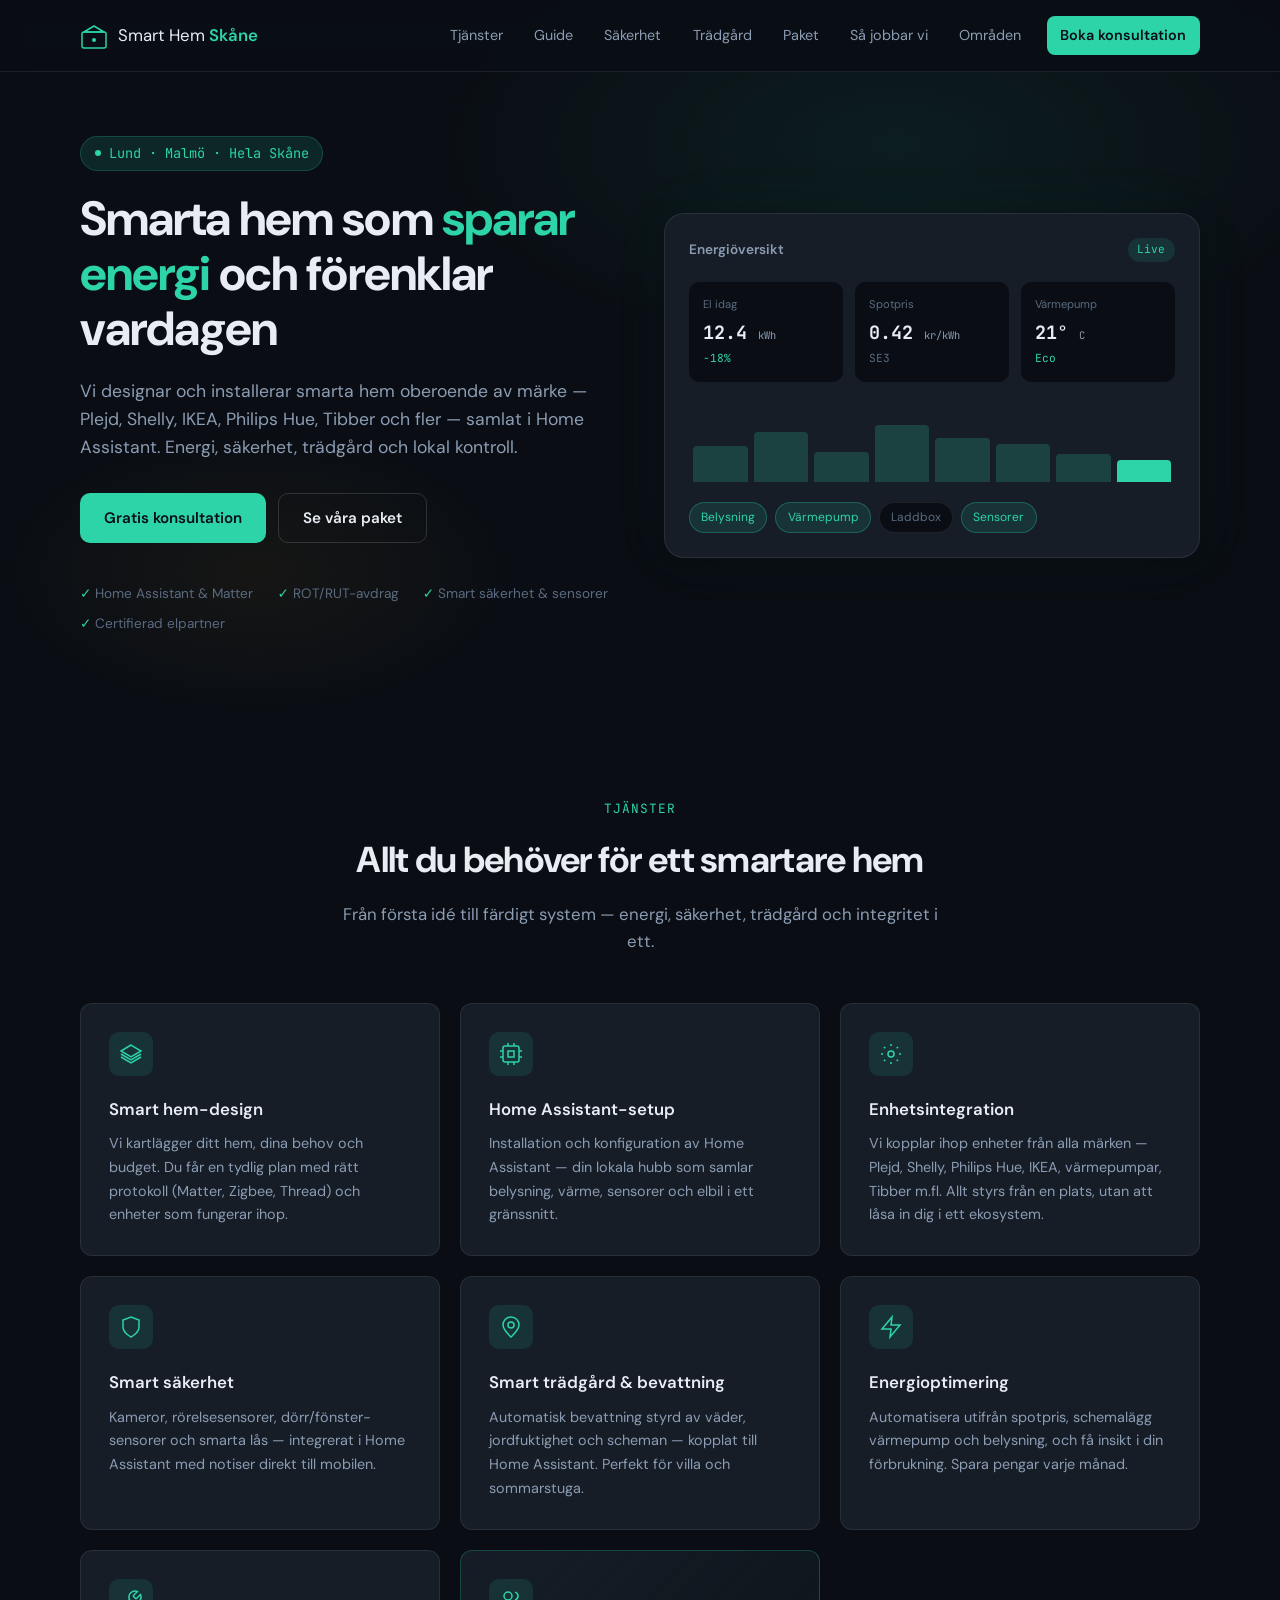
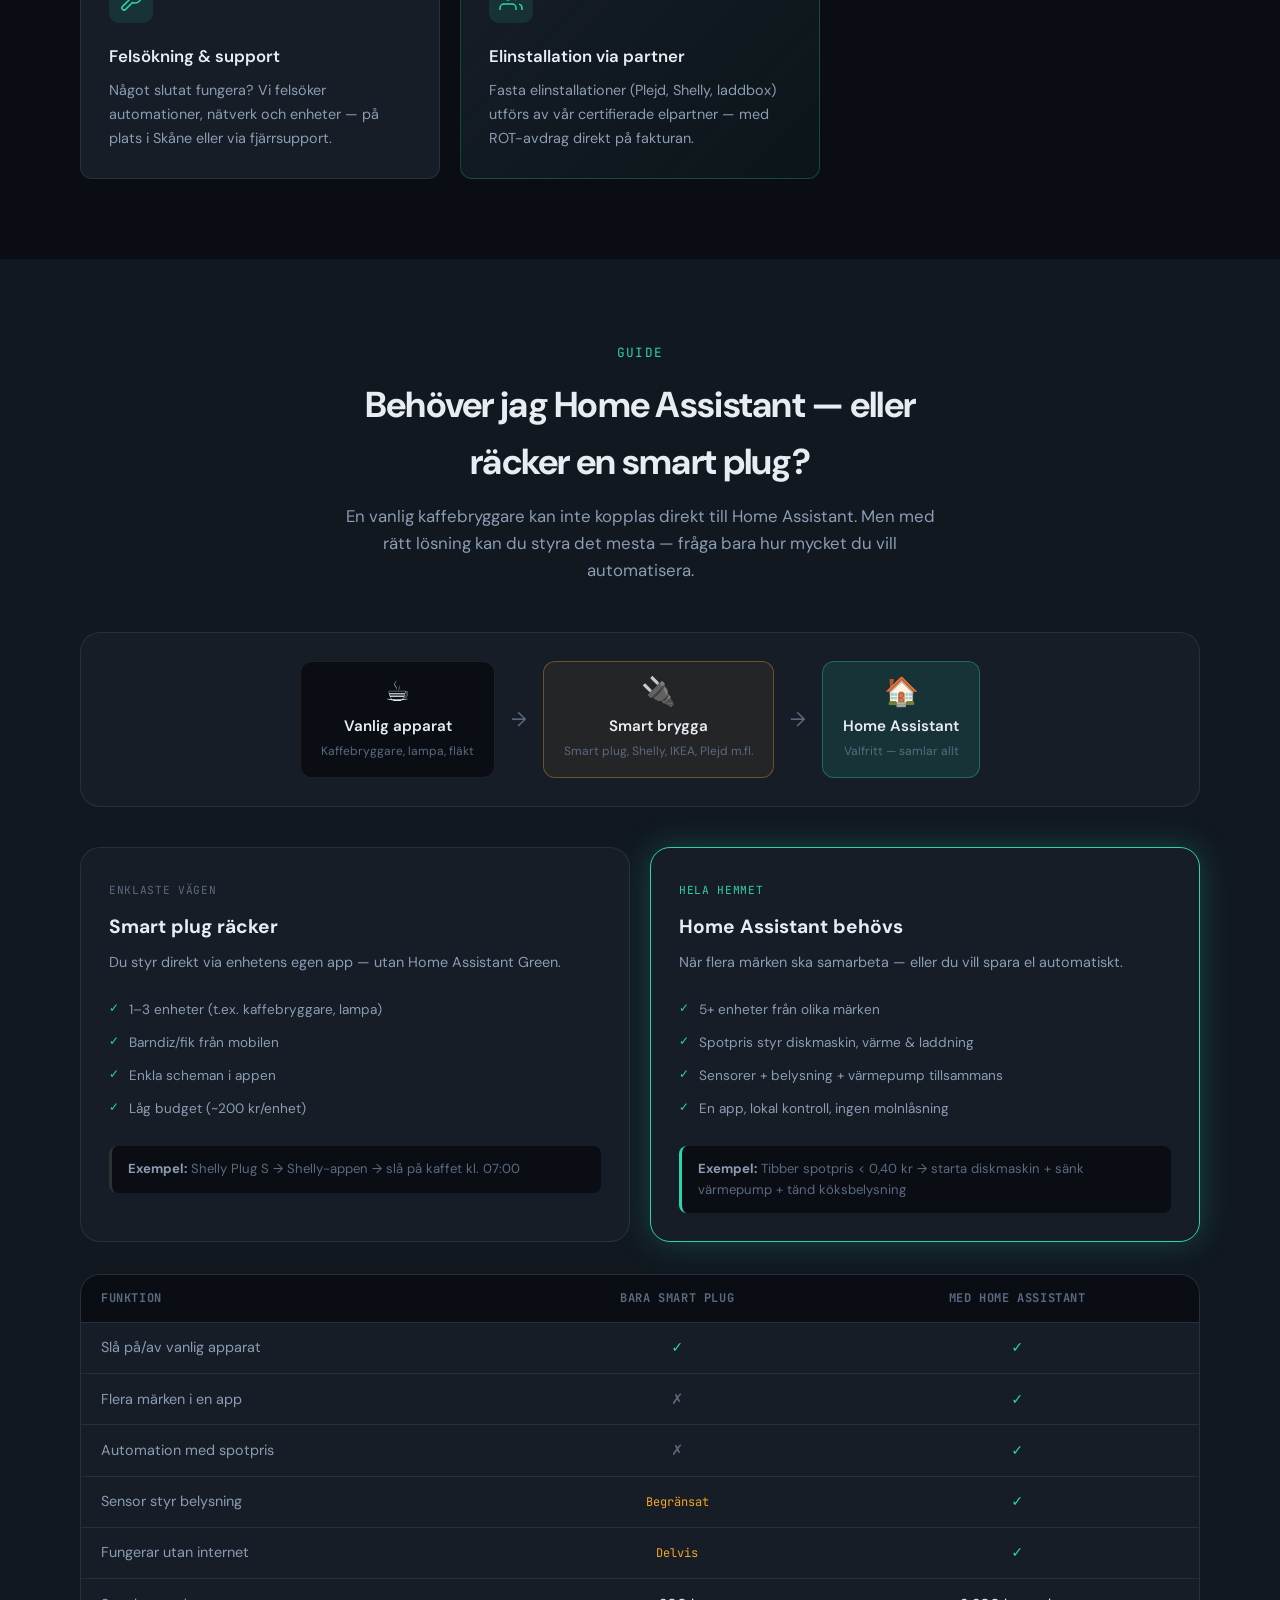
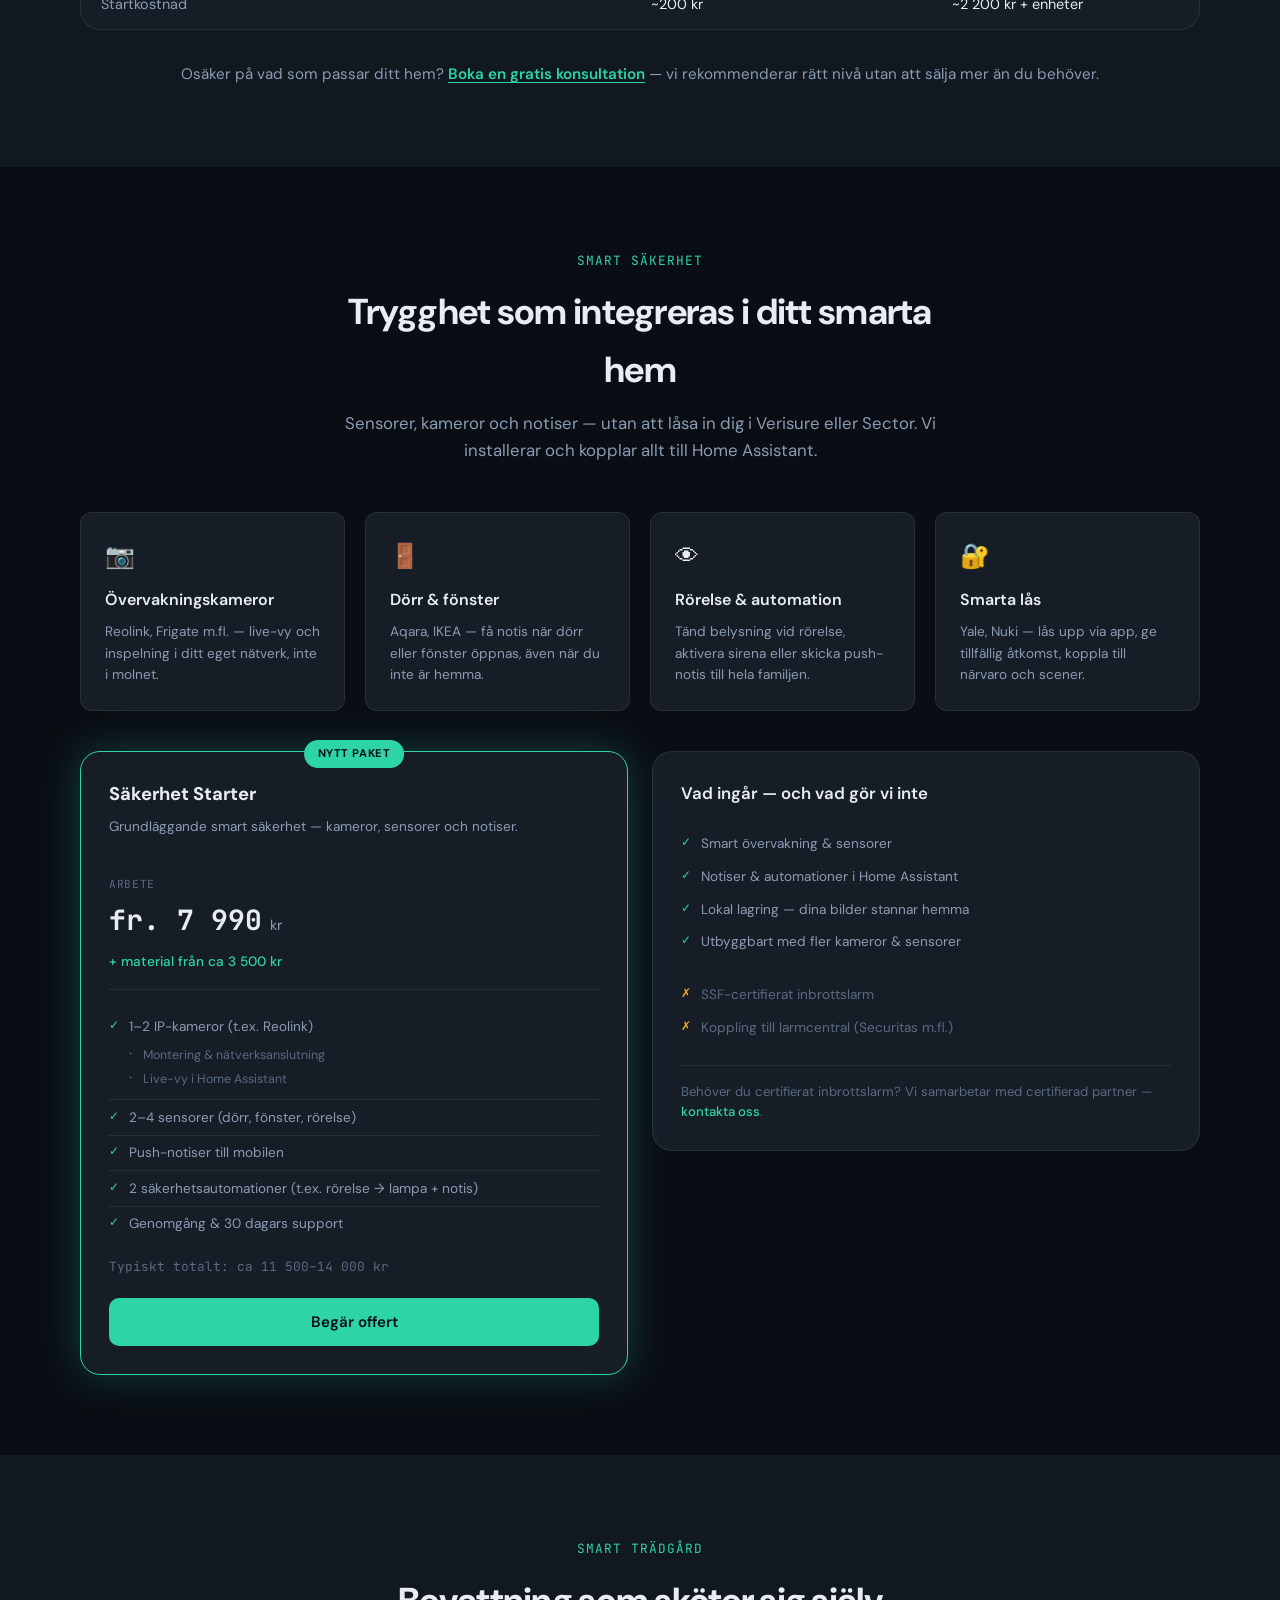
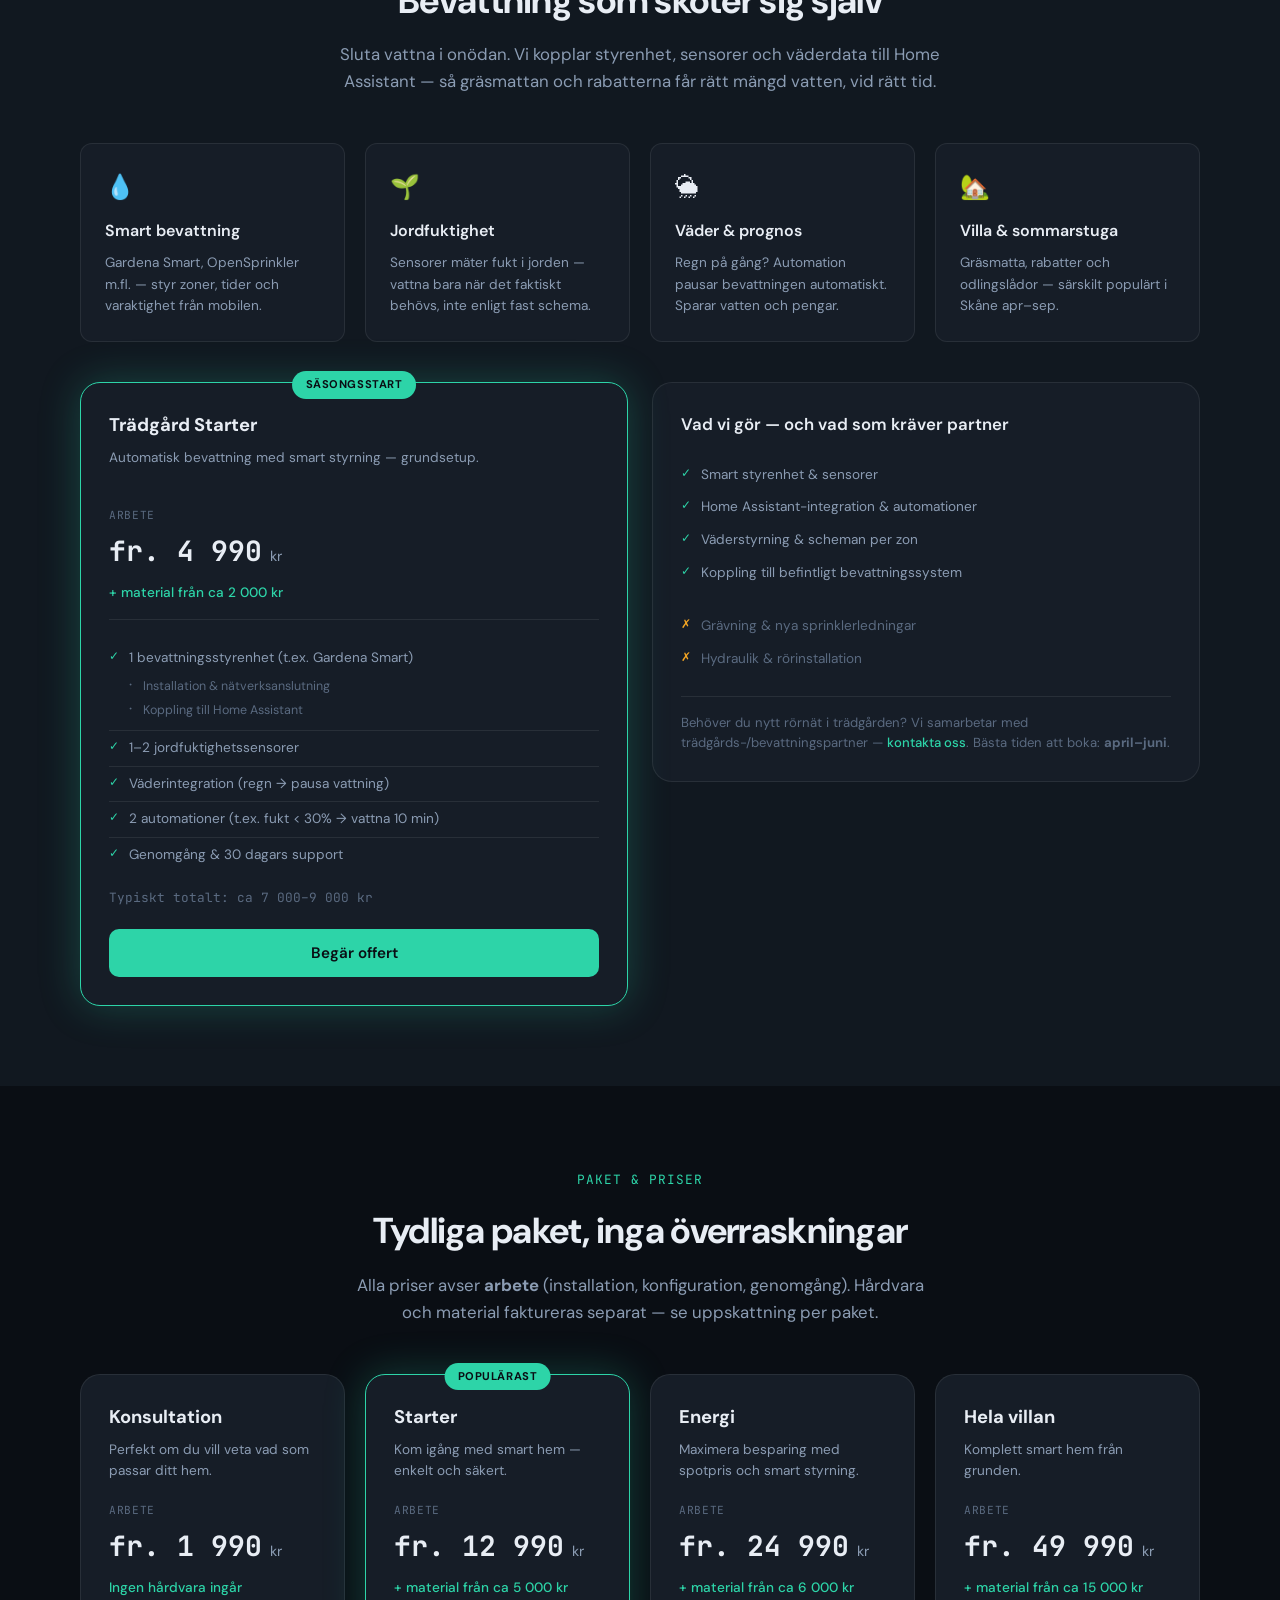
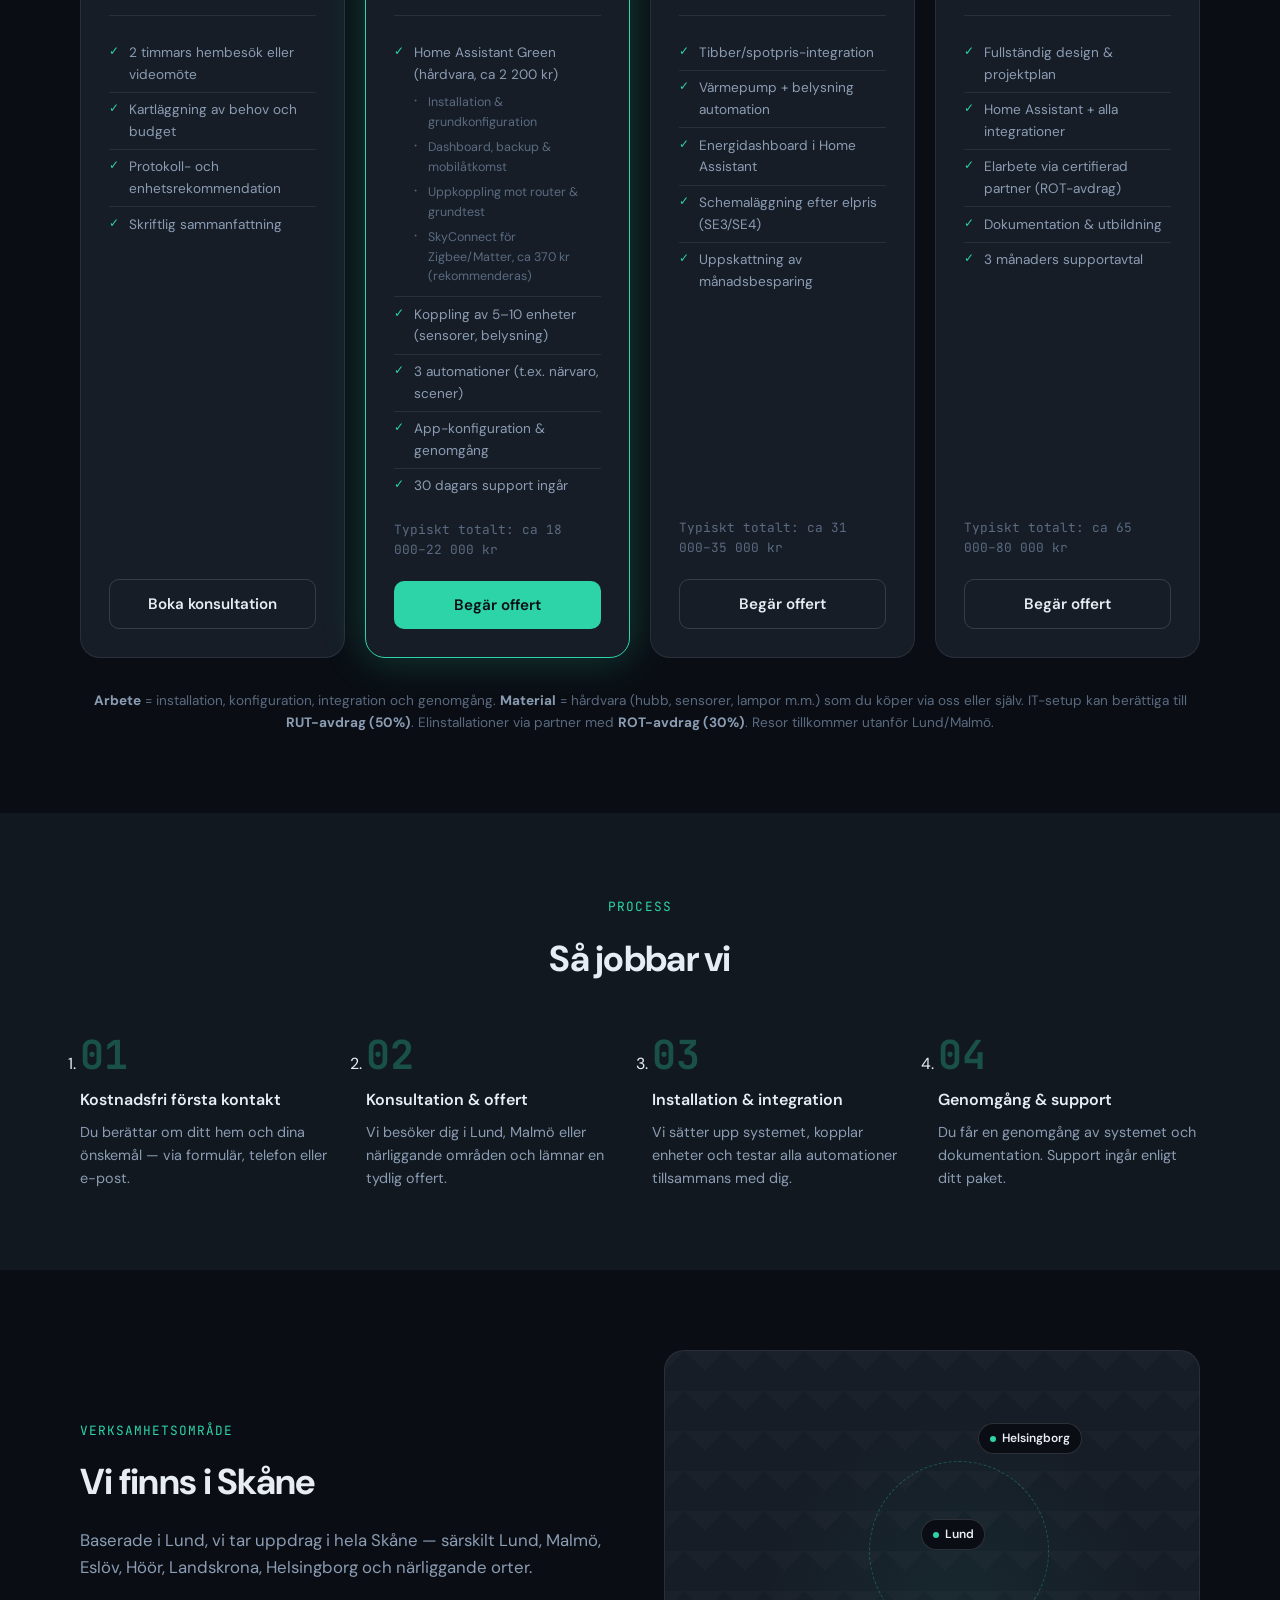
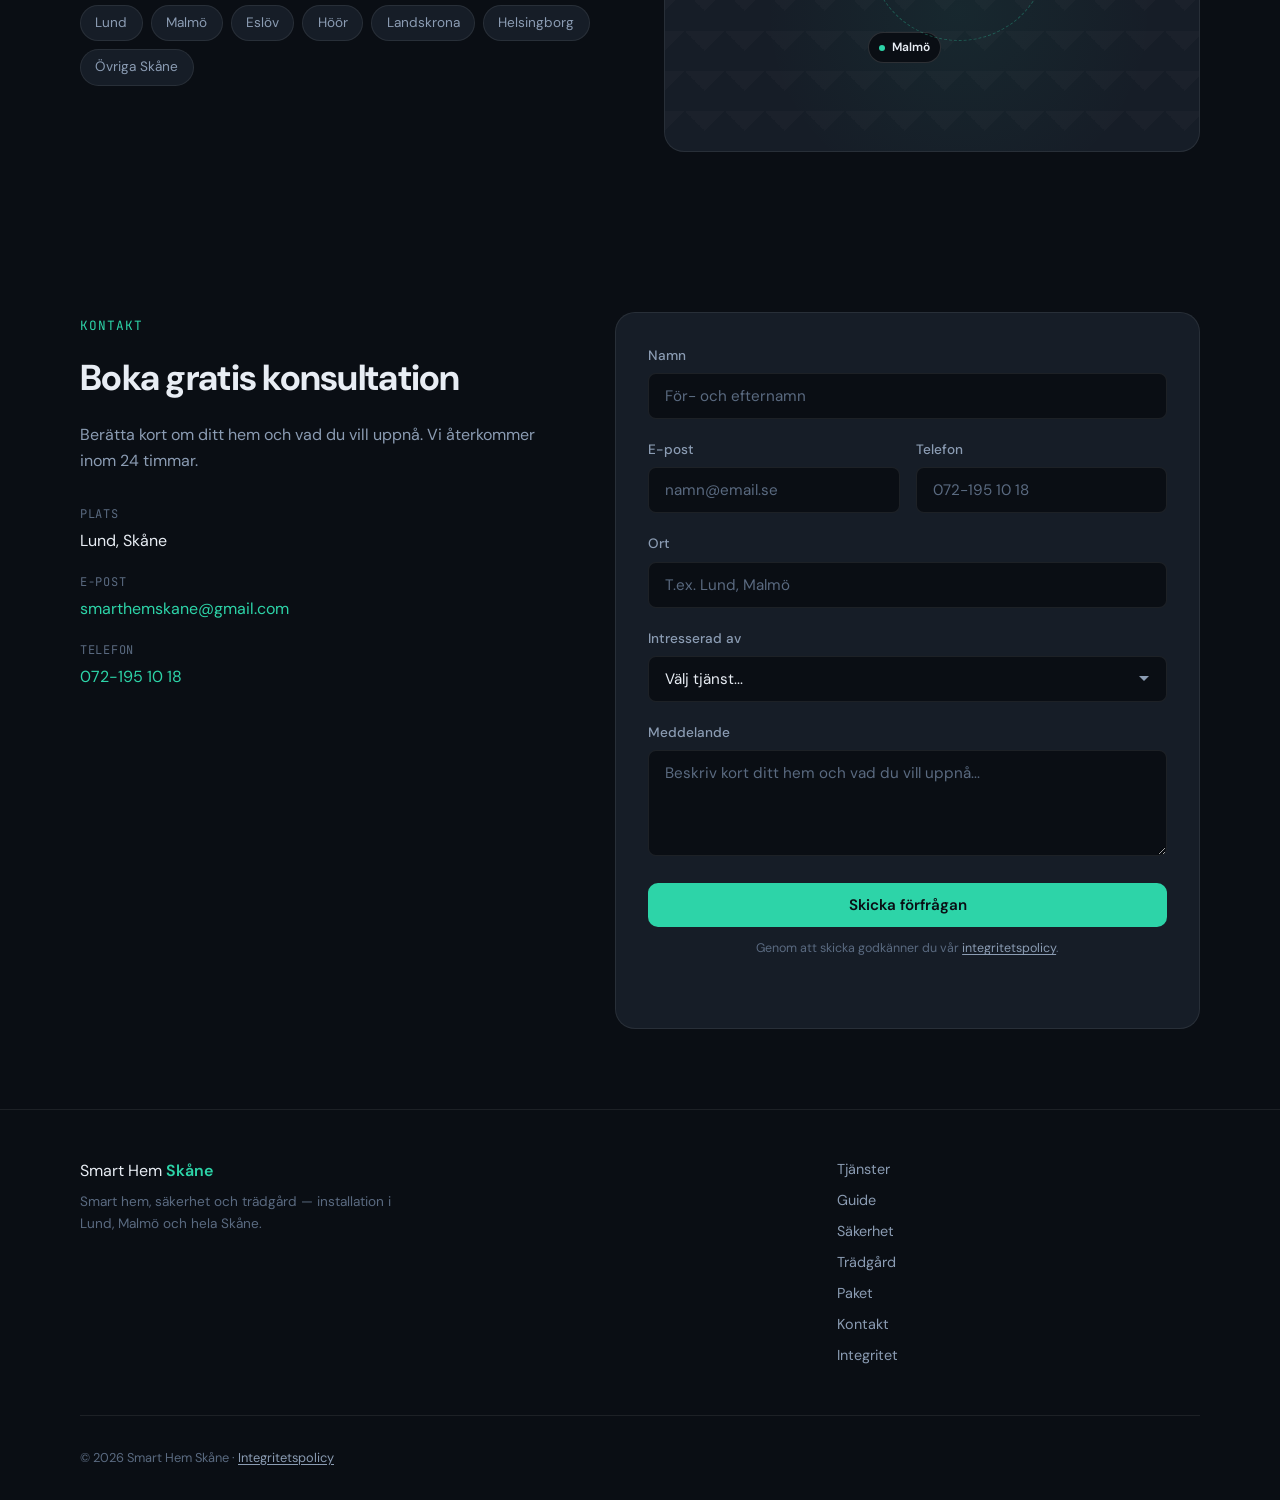
==== commit d2565a19: "ndryshimi i email addreses" ====
--- a/index.html
+++ b/index.html
@@ -32,7 +32,7 @@
     "@type": "LocalBusiness",
     "name": "Smart Hem Skåne",
     "url": "https://smarthemskane.se",
-    "email": "info@smarthemskane.se",
+    "email": "smarthemskane@gmail.com",
     "telephone": "+46721951018",
     "image": "https://smarthemskane.se/favicon.svg",
     "description": "Smart hem-konsultation och installation i Lund, Malmö och Skåne. Home Assistant, energioptimering, smart säkerhet och trädgårdsbevattning.",
@@ -688,7 +688,7 @@
               </div>
               <div class="contact__item">
                 <span class="contact__label">E-post</span>
-                <a href="mailto:info@smarthemskane.se">info@smarthemskane.se</a>
+                <a href="mailto:smarthemskane@gmail.com">smarthemskane@gmail.com</a>
               </div>
               <div class="contact__item">
                 <span class="contact__label">Telefon</span>
